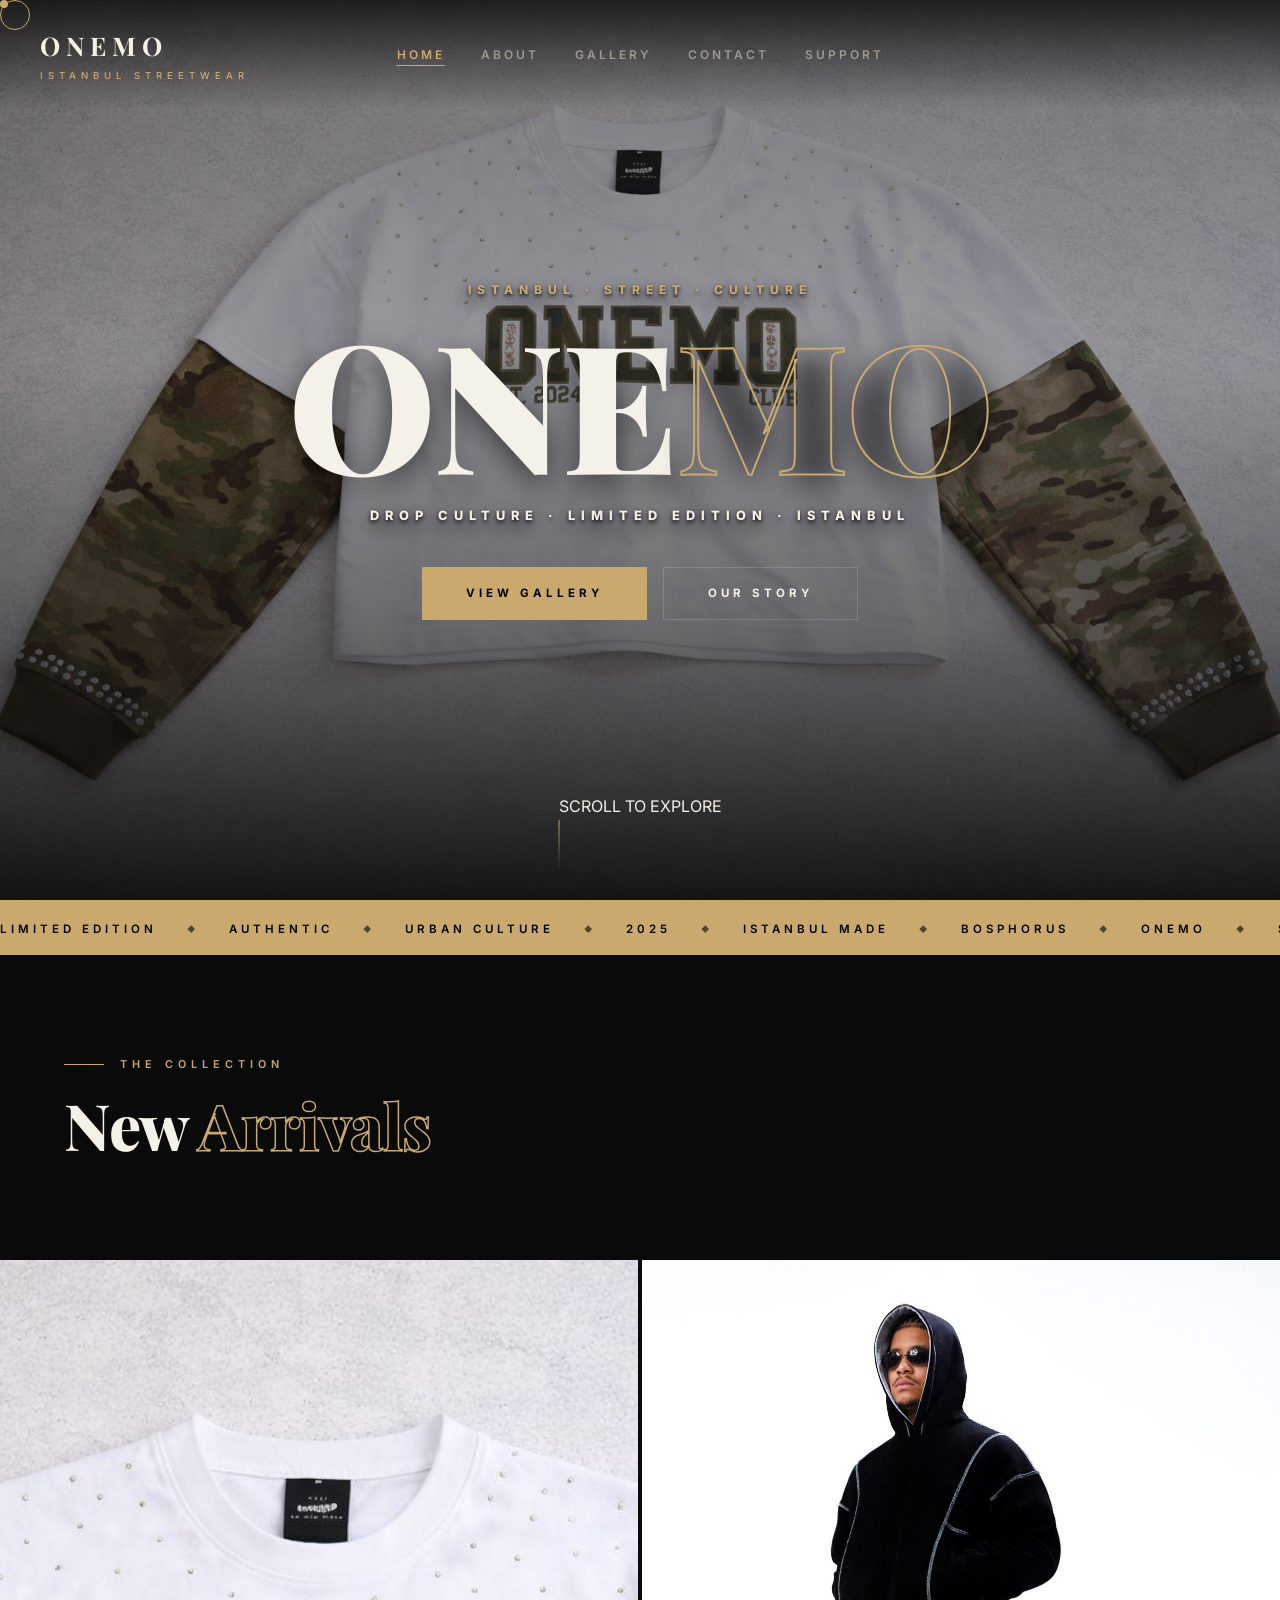
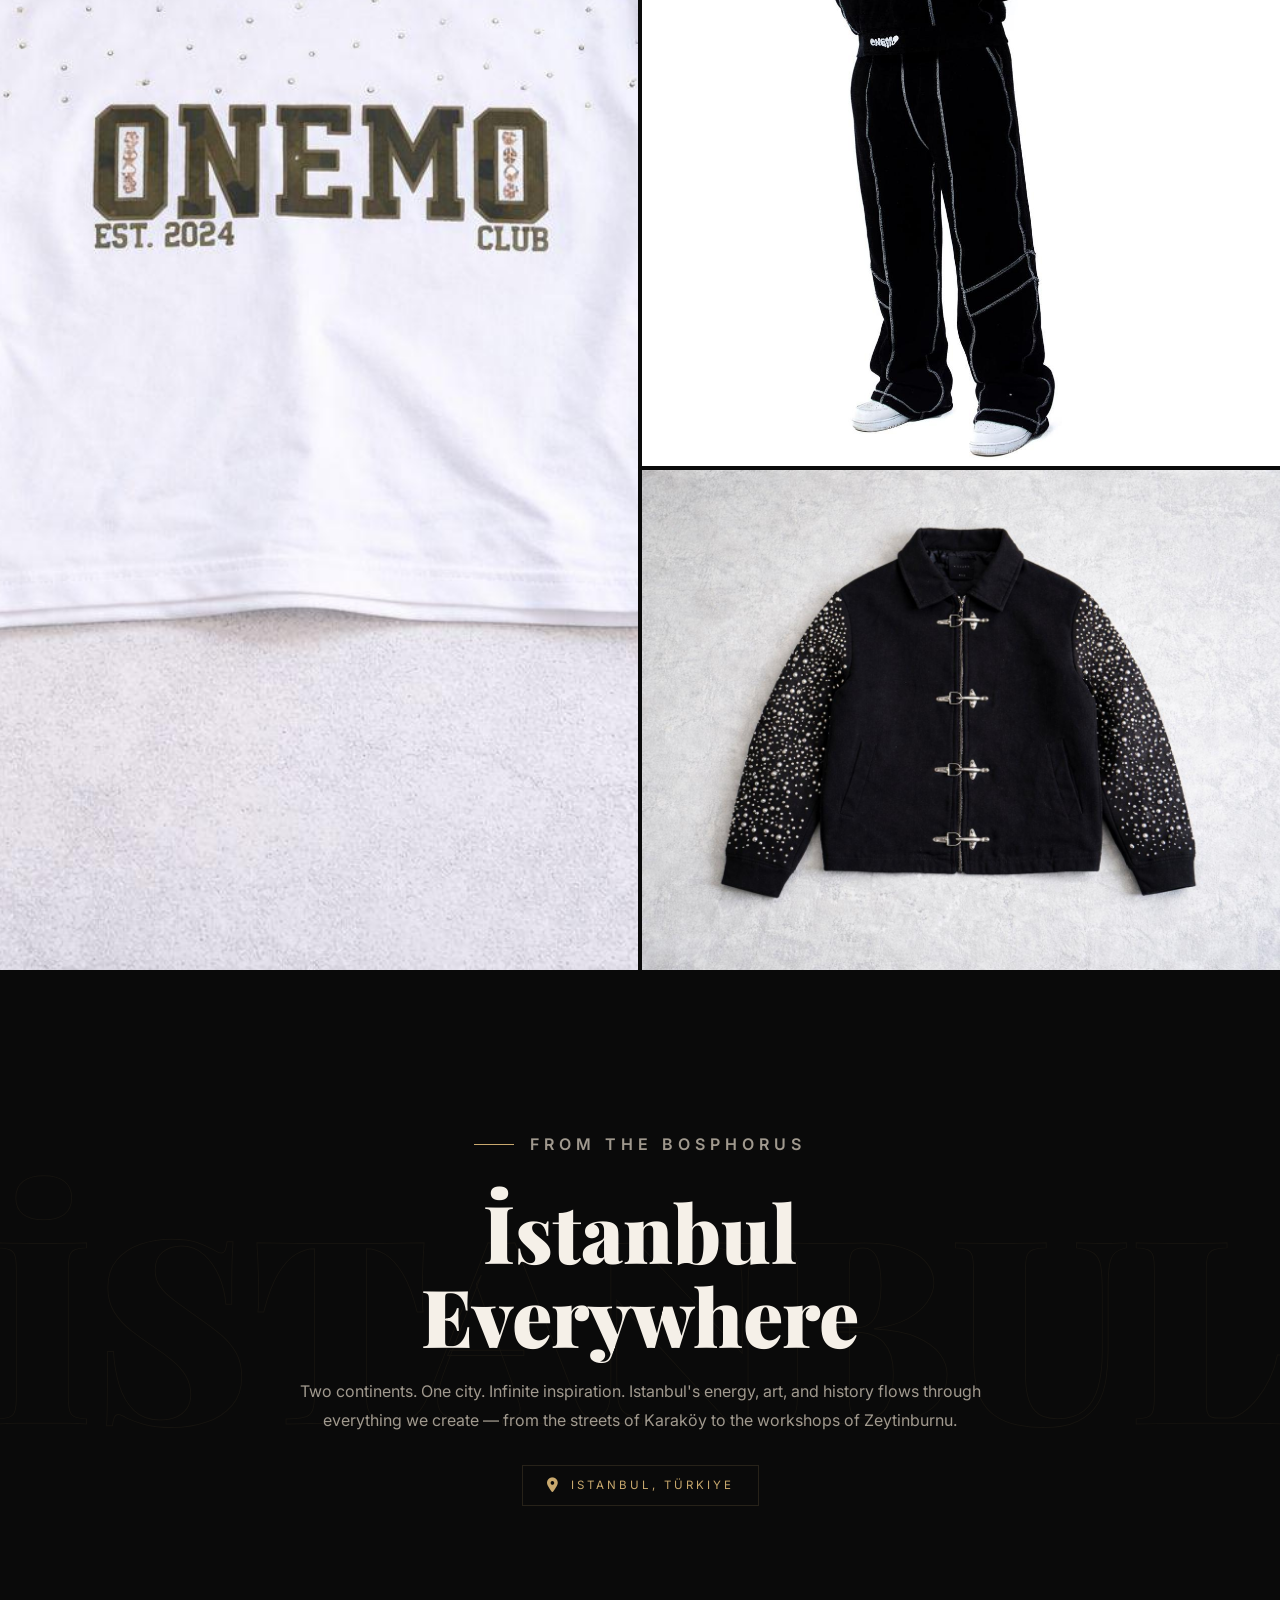
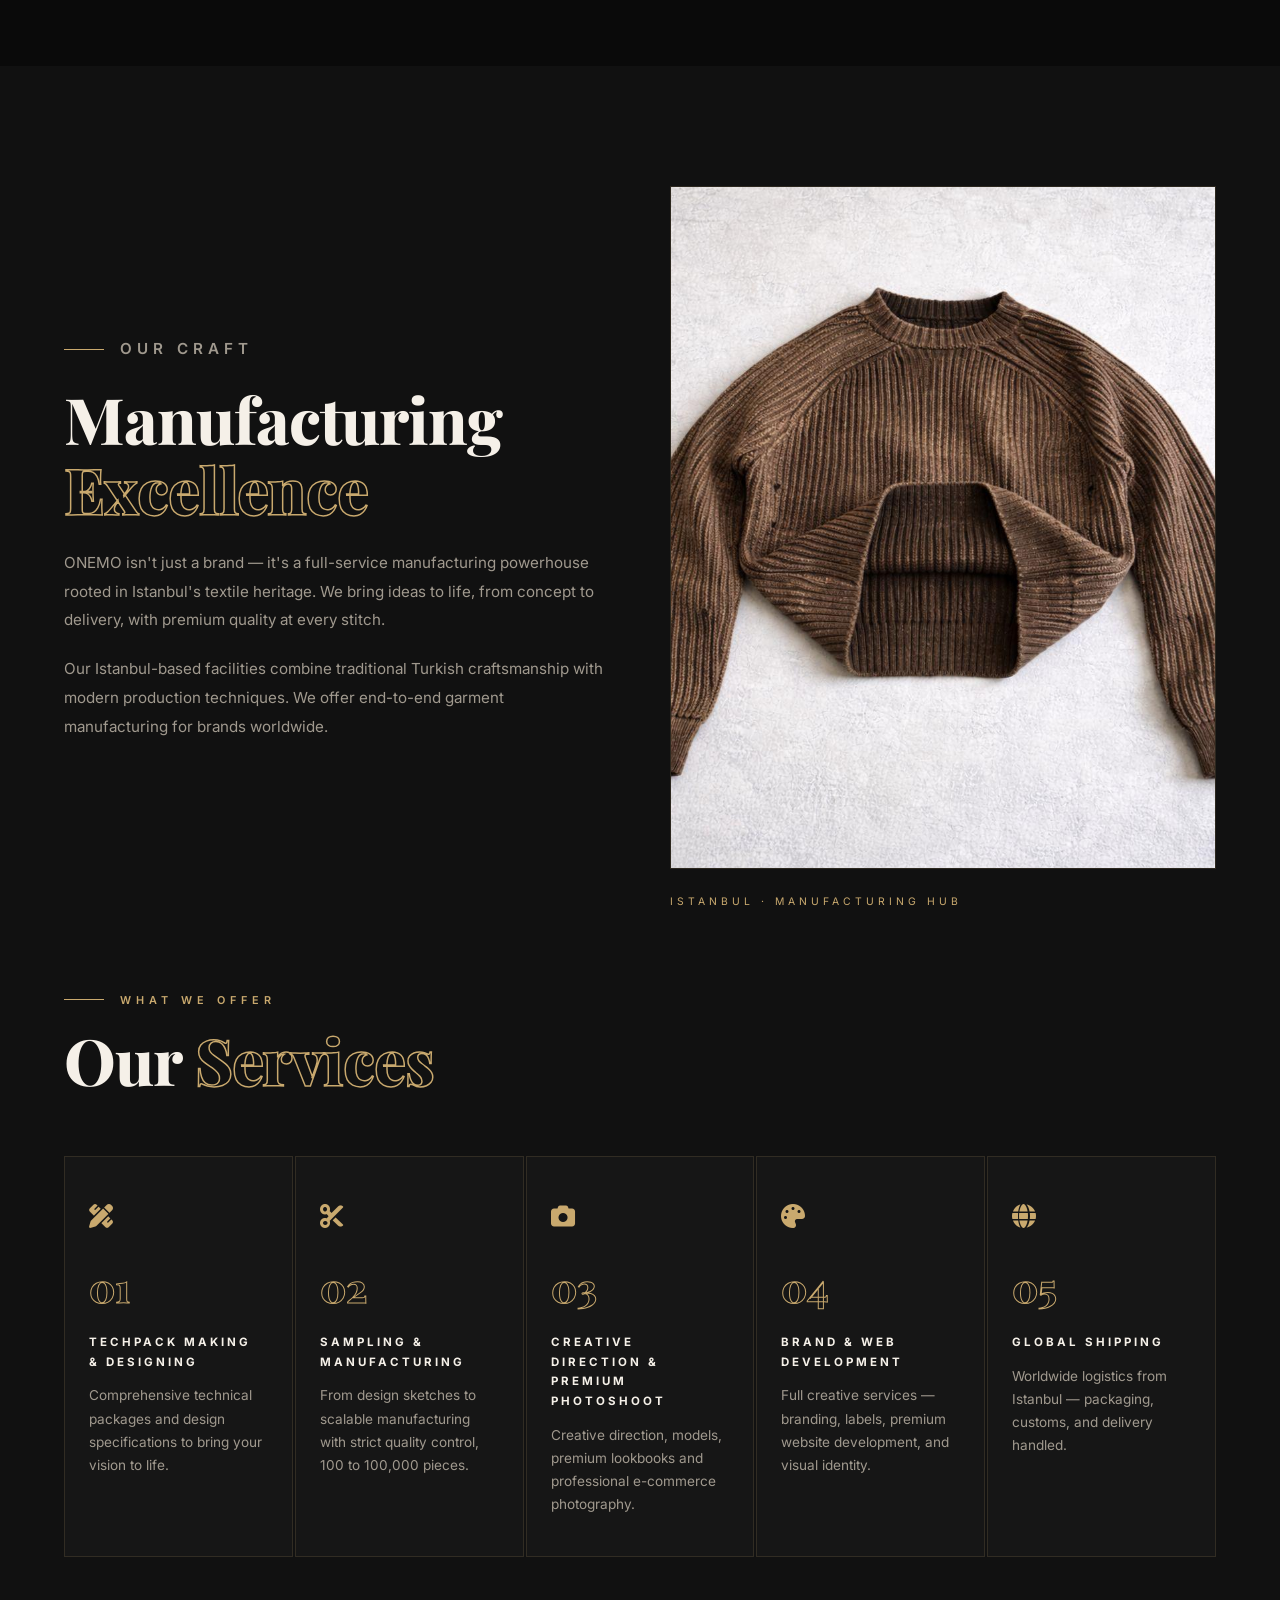
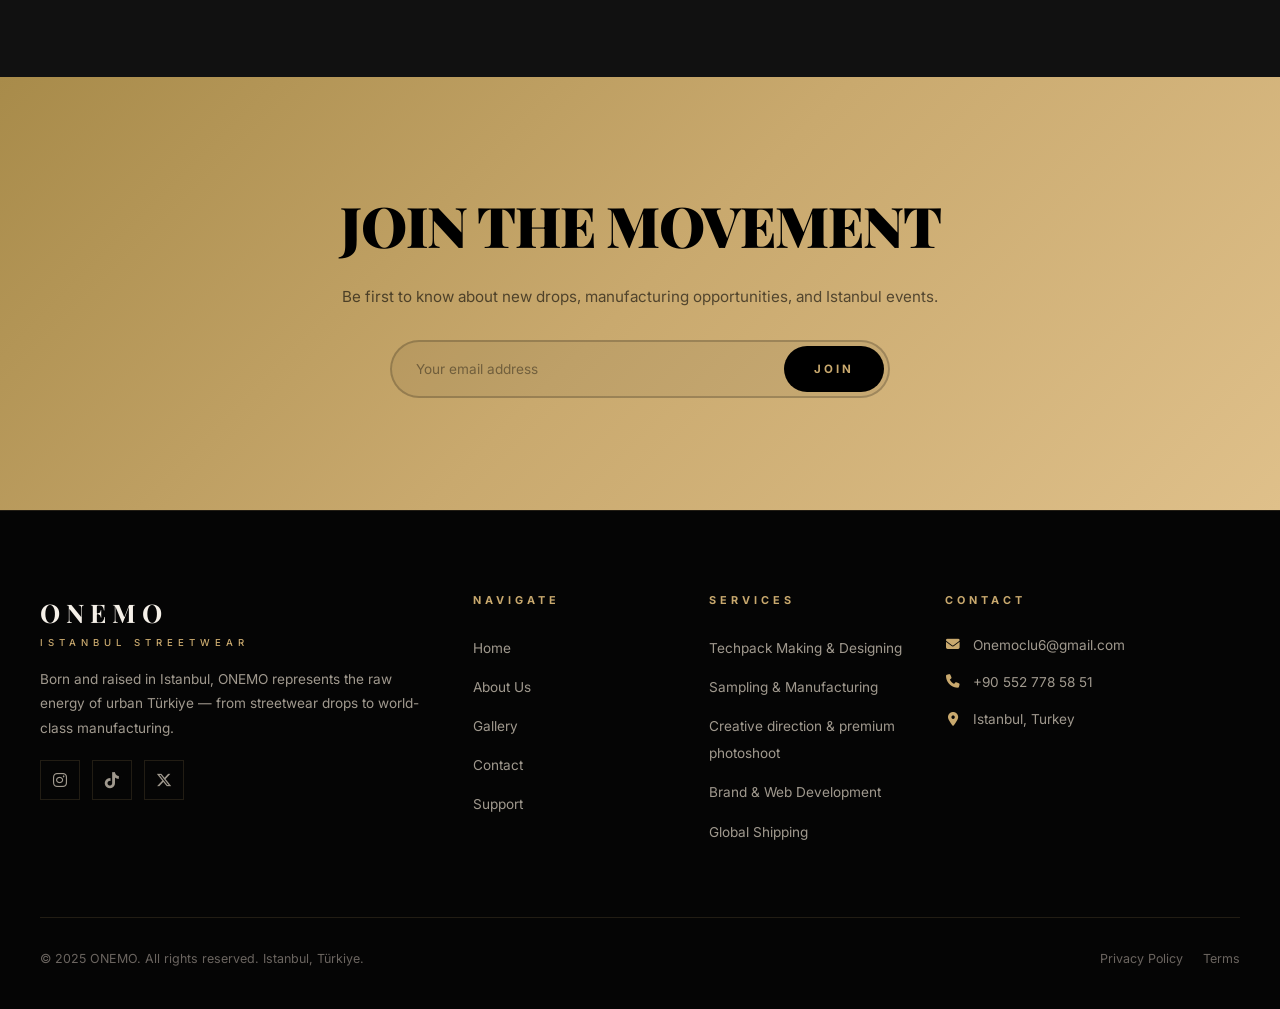
==== index.html @ b6f29792 "update frontend services and hero styles" ====
﻿<!DOCTYPE html>
<html lang="en">

<head>
    <meta charset="UTF-8">
    <meta name="viewport" content="width=device-width, initial-scale=1.0">
    <title>ONEMO | Istanbul Streetwear & Manufacturing</title>
    <meta name="description"
        content="ONEMO — Born in Istanbul. Premium streetwear brand and manufacturing from the heart of Türkiye. Bosphorus-inspired drops, limited editions, and full-service garment production.">
    <link rel="stylesheet" href="css/style.css">
    <link rel="stylesheet" href="https://cdnjs.cloudflare.com/ajax/libs/font-awesome/6.5.0/css/all.min.css">
    <link
        href="https://fonts.googleapis.com/css2?family=Playfair+Display:wght@400;700;800;900&family=Inter:wght@300;400;500;600;700&display=swap"
        rel="stylesheet">
</head>

<body>

    <!-- Custom Cursor -->
    <div class="cursor"></div>
    <div class="cursor-follower"></div>

    <!-- Navigation -->
    <nav class="navbar">
        <div class="nav-container">
            <a href="index.html" class="nav-logo">
                <span class="logo-main">ONEMO</span>
                <span class="logo-sub">Istanbul Streetwear</span>
            </a>
            <ul class="nav-links">
                <li><a href="index.html" class="active">Home</a></li>
                <li><a href="about.html">About</a></li>
                <li><a href="gallery.html">Gallery</a></li>
                <li><a href="contact.html">Contact</a></li>
                <li><a href="support.html">Support</a></li>
            </ul>
            <button class="hamburger" id="hamburger" aria-label="Menu">
                <span></span><span></span><span></span>
            </button>
        </div>
    </nav>

    <!-- Mobile Menu -->
    <div class="mobile-menu" id="mobileMenu">
        <a href="index.html">Home</a>
        <a href="about.html">About</a>
        <a href="gallery.html">Gallery</a>
        <a href="contact.html">Contact</a>
        <a href="support.html">Support</a>
    </div>

    <!-- ════════════════════════════════════════════
         HERO — Full-Bleed Streetwear
         ════════════════════════════════════════════ -->
    <section class="hero">
        <div class="hero-bg">
            <img src="GALLERY/PIC1.jpeg" alt="ONEMO Istanbul Streetwear">
        </div>
        <div class="hero-overlay"></div>
        <div class="hero-content">
            <p class="hero-eyebrow">Istanbul · Street · Culture</p>
            <h1 class="hero-title">
                <span class="hero-title-white">ONE</span><span class="hero-title-gold">MO</span>
            </h1>
            <p class="hero-sub">Drop Culture · Limited Edition · Istanbul</p>
            <div class="hero-buttons">
                <a href="gallery.html" class="btn-primary"><span>VIEW GALLERY</span></a>
                <a href="about.html" class="btn-secondary"><span>OUR STORY</span></a>
            </div>
        </div>
        <div class="hero-scroll-indicator">
            <span class="scroll-text">SCROLL TO EXPLORE</span>
            <div class="scroll-line"></div>
        </div>
    </section>

    <!-- ════════════════════════════════════════════
         MARQUEE TICKER
         ════════════════════════════════════════════ -->
    <div class="marquee-ticker">
        <div class="marquee-track">
            <span>LIMITED EDITION</span><span class="dot">◆</span>
            <span>AUTHENTIC</span><span class="dot">◆</span>
            <span>URBAN CULTURE</span><span class="dot">◆</span>
            <span>2025</span><span class="dot">◆</span>
            <span>ISTANBUL MADE</span><span class="dot">◆</span>
            <span>BOSPHORUS</span><span class="dot">◆</span>
            <span>ONEMO</span><span class="dot">◆</span>
            <span>STREETWEAR</span><span class="dot">◆</span>
            <span>LIMITED EDITION</span><span class="dot">◆</span>
            <span>AUTHENTIC</span><span class="dot">◆</span>
            <span>URBAN CULTURE</span><span class="dot">◆</span>
            <span>2025</span><span class="dot">◆</span>
        </div>
    </div>

    <!-- ════════════════════════════════════════════
         LOOKBOOK — 4 unique images, no duplicates
         ════════════════════════════════════════════ -->
    <section class="lookbook-section">
        <div class="section-container">
            <div class="section-header reveal">
                <p class="section-eyebrow">The Collection</p>
                <h2 class="section-title">New <span class="outline-text">Arrivals</span></h2>
            </div>
        </div>
        <div class="lookbook-grid">
            <div class="lookbook-item lookbook-tall reveal">
                <img src="GALLERY/PIC1.jpeg" alt="ONEMO Signature Piece">
                <div class="lookbook-caption">
                    <span class="lookbook-tag">New Drop</span>
                    <h3>Signature Collection</h3>
                    <p>Istanbul · 2025</p>
                </div>
            </div>
            <div class="lookbook-item reveal">
                <img src="GALLERY/PIC2.jpeg" alt="ONEMO Street Style">
                <div class="lookbook-caption">
                    <span class="lookbook-tag">Limited</span>
                    <h3>Street Series</h3>
                    <p>Bosphorus Edition</p>
                </div>
            </div>
            <div class="lookbook-item reveal">
                <img src="GALLERY/PIC 3.jpeg" alt="ONEMO Outerwear">
                <div class="lookbook-caption">
                    <span class="lookbook-tag">Exclusive</span>
                    <h3>Urban Outerwear</h3>
                    <p>Karaköy Drop</p>
                </div>
            </div>
        </div>
    </section>

    <!-- ════════════════════════════════════════════
         ISTANBUL / BOSPHORUS SECTION
         ════════════════════════════════════════════ -->
    <section class="istanbul-section">
        <div class="istanbul-content reveal">
            <p class="section-eyebrow" style="justify-content:center;">From The Bosphorus</p>
            <h2>İstanbul<br>Everywhere</h2>
            <p>Two continents. One city. Infinite inspiration. Istanbul's energy, art, and history flows through
                everything we create — from the streets of Karaköy to the workshops of Zeytinburnu.</p>
            <div class="location-badge">
                <i class="fas fa-map-marker-alt"></i>
                Istanbul, Türkiye
            </div>
        </div>
    </section>

    <!-- ════════════════════════════════════════════
         MANUFACTURING
         ════════════════════════════════════════════ -->
    <section class="manufacturing-section">
        <div class="section-container">
            <div class="about-story-grid">
                <div class="about-story-text">
                    <p class="section-eyebrow">Our Craft</p>
                    <h2 class="section-title reveal">Manufacturing <span class="outline-text">Excellence</span></h2>
                    <div class="reveal">
                        <p>ONEMO isn't just a brand — it's a full-service manufacturing powerhouse rooted in Istanbul's
                            textile heritage. We bring ideas to life, from concept to delivery, with premium quality at
                            every stitch.</p>
                        <p>Our Istanbul-based facilities combine traditional Turkish craftsmanship with modern
                            production
                            techniques. We offer end-to-end garment manufacturing for brands worldwide.</p>
                    </div>
                </div>
                <div class="about-story-img reveal-right">
                    <img src="GALLERY/PIC 4.jpeg" alt="ONEMO Manufacturing">
                    <div class="about-story-img-caption">Istanbul · Manufacturing Hub</div>
                </div>
            </div>

            <div class="section-header reveal" style="margin-top: 80px;">
                <p class="section-eyebrow">What We Offer</p>
                <h2 class="section-title">Our <span class="outline-text">Services</span></h2>
            </div>
            <div class="values-grid">
                <div class="value-card reveal">
                    <div class="value-icon"><i class="fas fa-pencil-ruler"></i></div>
                    <div class="value-number">01</div>
                    <div class="value-title">TECHPACK MAKING &amp; DESIGNING</div>
                    <p class="value-text">Comprehensive technical packages and design specifications to bring your
                        vision to life.</p>
                </div>
                <div class="value-card reveal">
                    <div class="value-icon"><i class="fas fa-cut"></i></div>
                    <div class="value-number">02</div>
                    <div class="value-title">SAMPLING &amp; MANUFACTURING</div>
                    <p class="value-text">From design sketches to scalable manufacturing with strict quality control,
                        100 to 100,000 pieces.</p>
                </div>
                <div class="value-card reveal">
                    <div class="value-icon"><i class="fas fa-camera"></i></div>
                    <div class="value-number">03</div>
                    <div class="value-title">CREATIVE DIRECTION &amp; PREMIUM PHOTOSHOOT</div>
                    <p class="value-text">Creative direction, models, premium lookbooks and professional e-commerce
                        photography.</p>
                </div>
                <div class="value-card reveal">
                    <div class="value-icon"><i class="fas fa-palette"></i></div>
                    <div class="value-number">04</div>
                    <div class="value-title">BRAND &amp; WEB DEVELOPMENT</div>
                    <p class="value-text">Full creative services — branding, labels, premium website development, and
                        visual identity.</p>
                </div>
                <div class="value-card reveal">
                    <div class="value-icon"><i class="fas fa-globe"></i></div>
                    <div class="value-number">05</div>
                    <div class="value-title">GLOBAL SHIPPING</div>
                    <p class="value-text">Worldwide logistics from Istanbul — packaging, customs, and delivery handled.
                    </p>
                </div>
            </div>
        </div>
    </section>



    <!-- ════════════════════════════════════════════
         NEWSLETTER
         ════════════════════════════════════════════ -->
    <div class="newsletter-section">
        <div class="section-container">
            <h2>JOIN THE MOVEMENT</h2>
            <p>Be first to know about new drops, manufacturing opportunities, and Istanbul events.</p>
            <form class="newsletter-form" id="newsletterForm" novalidate>
                <input type="email" id="newsletterEmail" placeholder="Your email address">
                <button type="submit">JOIN</button>
            </form>
            <div id="newsletterAlert" class="form-alert"></div>
        </div>
    </div>

    <!-- ════════════════════════════════════════════
         FOOTER
         ════════════════════════════════════════════ -->
    <footer>
        <div class="footer-container">
            <div class="footer-top">
                <div class="footer-brand">
                    <div class="logo-main">ONEMO</div>
                    <div class="logo-sub">Istanbul Streetwear</div>
                    <p>Born and raised in Istanbul, ONEMO represents the raw energy of urban Türkiye — from streetwear
                        drops to world-class manufacturing.</p>
                    <div class="footer-socials">
                        <a href="https://instagram.com" class="social-link" target="_blank"><i
                                class="fab fa-instagram"></i></a>
                        <a href="https://tiktok.com" class="social-link" target="_blank"><i
                                class="fab fa-tiktok"></i></a>
                        <a href="https://twitter.com" class="social-link" target="_blank"><i
                                class="fab fa-x-twitter"></i></a>
                    </div>
                </div>
                <div class="footer-col">
                    <h4>Navigate</h4>
                    <ul>
                        <li><a href="index.html">Home</a></li>
                        <li><a href="about.html">About Us</a></li>
                        <li><a href="gallery.html">Gallery</a></li>
                        <li><a href="contact.html">Contact</a></li>
                        <li><a href="support.html">Support</a></li>
                    </ul>
                </div>
                <div class="footer-col">
                    <h4>Services</h4>
                    <ul>
                        <li><a href="contact.html">Techpack Making &amp; Designing</a></li>
                        <li><a href="contact.html">Sampling &amp; Manufacturing</a></li>
                        <li><a href="contact.html">Creative direction &amp; premium photoshoot</a></li>
                        <li><a href="contact.html">Brand &amp; Web Development</a></li>
                        <li><a href="contact.html">Global Shipping</a></li>
                    </ul>
                </div>
                <div class="footer-col">
                    <h4>Contact</h4>
                    <div class="footer-contact-item">
                        <i class="fas fa-envelope"></i>
                        <span>Onemoclu6@gmail.com</span>
                    </div>
                    <div class="footer-contact-item">
                        <i class="fas fa-phone"></i>
                        <span>+90 552 778 58 51</span>
                    </div>
                    <div class="footer-contact-item">
                        <i class="fas fa-map-marker-alt"></i>
                        <span>Istanbul, Turkey</span>
                    </div>
                </div>
            </div>
            <div class="footer-bottom">
                <p>© 2025 ONEMO. All rights reserved. Istanbul, Türkiye.</p>
                <div class="footer-bottom-links">
                    <a href="#">Privacy Policy</a>
                    <a href="#">Terms</a>
                </div>
            </div>
        </div>
    </footer>

    <script src="js/main.js"></script>
    <script>
        // Custom newsletter form validation
        const nForm = document.getElementById('newsletterForm');
        const nEmail = document.getElementById('newsletterEmail');
        const nAlert = document.getElementById('newsletterAlert');

        function showAlert(msg, type) {
            nAlert.textContent = msg;
            nAlert.className = 'form-alert ' + type + ' show';
            setTimeout(() => { nAlert.className = 'form-alert'; }, 4000);
        }

        nForm.addEventListener('submit', function (e) {
            e.preventDefault();
            const val = nEmail.value.trim();
            if (!val) {
                showAlert('Please enter your email address.', 'error');
                return;
            }
            if (!/^[^\s@]+@[^\s@]+\.[^\s@]+$/.test(val)) {
                showAlert('Please enter a valid email address.', 'error');
                return;
            }
            showAlert('Welcome to the movement! 🙌', 'success');
            nEmail.value = '';
        });
    </script>
</body>

</html>
---- css/style.css ----
/* ═══════════════════════════════════════════════════════════
   ONEMO — ISTANBUL STREETWEAR
   Design System: Dark luxury with gold accents
   Streetwear brochure aesthetic
   ═══════════════════════════════════════════════════════════ */

@import url('https://fonts.googleapis.com/css2?family=Playfair+Display:ital,wght@0,400;0,700;0,800;0,900;1,400&family=Inter:wght@300;400;500;600;700&display=swap');

:root {
    --bg-primary: #0a0a0a;
    --bg-secondary: #111111;
    --bg-card: #161616;
    --bg-card-hover: #1c1c1c;
    --black: #0a0a0a;
    --dark: #111111;
    --card-bg: #161616;
    --white: #f5f0e8;
    --gold: #c9a96e;
    --gold-light: #dfc08a;
    --gold-dark: #a88b4a;
    --accent: #c9a96e;
    --accent-light: #dfc08a;
    --text-primary: #f5f0e8;
    --text-secondary: #a0998e;
    --text-muted: #6b6560;
    --gray: #888;
    --light-gray: #bbb;
    --border: rgba(201, 169, 110, 0.15);
    --border-hover: rgba(201, 169, 110, 0.35);
    --glass: rgba(22, 22, 22, 0.8);
    --glass-border: rgba(201, 169, 110, 0.1);
    --shadow: 0 8px 32px rgba(0, 0, 0, 0.4);
    --shadow-gold: 0 4px 20px rgba(201, 169, 110, 0.15);
    --radius: 0px;
    --radius-sm: 0px;
    --transition: 0.4s cubic-bezier(0.25, 0.46, 0.45, 0.94);
    --font-heading: 'Playfair Display', Georgia, serif;
    --font-body: 'Inter', -apple-system, sans-serif;
    --font-display: 'Playfair Display', Georgia, serif;
    --font-ui: 'Inter', sans-serif;
    --nav-height: 80px;
}

*,
*::before,
*::after {
    margin: 0;
    padding: 0;
    box-sizing: border-box;
}

html {
    scroll-behavior: smooth;
    scroll-padding-top: 80px;
}

body {
    font-family: var(--font-body);
    background: var(--bg-primary);
    color: var(--text-primary);
    line-height: 1.7;
    overflow-x: hidden;
    -webkit-font-smoothing: antialiased;
}

a {
    text-decoration: none;
}

.container,
.section-container {
    max-width: 1200px;
    margin: 0 auto;
    padding: 0 24px;
}

/* ═══════════════════════════════════════════════════════════
   CUSTOM CURSOR
   ═══════════════════════════════════════════════════════════ */
.cursor {
    width: 8px;
    height: 8px;
    background: var(--gold);
    border-radius: 50%;
    position: fixed;
    pointer-events: none;
    z-index: 9999;
    transition: transform 0.1s;
    display: none;
}

.cursor-follower {
    width: 30px;
    height: 30px;
    border: 1px solid var(--gold);
    border-radius: 50%;
    position: fixed;
    pointer-events: none;
    z-index: 9998;
    transition: transform 0.3s ease, opacity 0.3s;
    display: none;
}

@media (hover: hover) {

    .cursor,
    .cursor-follower {
        display: block;
    }

    body {
        cursor: none;
    }

    a,
    button {
        cursor: none;
    }
}

/* ═══════════════════════════════════════════════════════════
   NAVIGATION
   ═══════════════════════════════════════════════════════════ */
.navbar {
    position: fixed;
    top: 0;
    left: 0;
    right: 0;
    z-index: 1000;
    padding: 24px 40px;
    transition: all var(--transition);
    background: linear-gradient(to bottom, rgba(10, 10, 10, 0.8) 0%, rgba(10, 10, 10, 0.4) 50%, transparent 100%);
}

.navbar.scrolled {
    background: rgba(10, 10, 10, 0.95);
    backdrop-filter: blur(20px);
    -webkit-backdrop-filter: blur(20px);
    padding: 16px 40px;
    border-bottom: 1px solid var(--glass-border);
}

.nav-container {
    display: flex;
    align-items: center;
    justify-content: space-between;
    max-width: 1400px;
    margin: 0 auto;
    position: relative;
}

.nav-logo {
    display: flex;
    flex-direction: column;
    text-decoration: none;
}

.logo-main,
.logo-text {
    font-family: var(--font-heading);
    font-size: 1.6rem;
    font-weight: 700;
    color: var(--text-primary);
    letter-spacing: 6px;
    text-transform: uppercase;
}

.logo-sub {
    font-family: var(--font-ui);
    font-size: 0.6rem;
    color: var(--gold);
    letter-spacing: 5px;
    text-transform: uppercase;
    font-weight: 500;
}

.nav-links {
    display: flex;
    list-style: none;
    gap: 36px;
    position: absolute;
    left: 50%;
    transform: translateX(-50%);
}

.nav-links a {
    text-decoration: none;
    color: var(--text-secondary);
    font-family: var(--font-ui);
    font-size: 0.75rem;
    font-weight: 600;
    transition: var(--transition);
    letter-spacing: 3px;
    text-transform: uppercase;
    position: relative;
}

.nav-links a::after {
    content: '';
    position: absolute;
    bottom: -4px;
    left: 0;
    width: 0;
    height: 1px;
    background: var(--gold);
    transition: width var(--transition);
}

.nav-links a:hover,
.nav-links a.active {
    color: var(--gold);
}

.nav-links a:hover::after,
.nav-links a.active::after {
    width: 100%;
}

.nav-actions {
    display: flex;
    gap: 16px;
}

.nav-icon-btn {
    background: none;
    border: none;
    color: var(--text-secondary);
    font-size: 1rem;
    cursor: pointer;
    transition: var(--transition);
    padding: 8px;
}

.nav-icon-btn:hover {
    color: var(--gold);
}

/* Hamburger */
.hamburger {
    display: none;
    flex-direction: column;
    gap: 5px;
    background: none;
    border: none;
    cursor: pointer;
    padding: 8px;
}

.hamburger span {
    width: 24px;
    height: 2px;
    background: var(--text-primary);
    transition: var(--transition);
}

.hamburger.active span:nth-child(1) {
    transform: rotate(45deg) translateY(5px);
}

.hamburger.active span:nth-child(2) {
    opacity: 0;
}

.hamburger.active span:nth-child(3) {
    transform: rotate(-45deg) translateY(-5px);
}

/* Mobile Menu */
.mobile-menu {
    position: fixed;
    top: 0;
    left: 0;
    right: 0;
    bottom: 0;
    background: rgba(10, 10, 10, 0.98);
    z-index: 999;
    display: flex;
    flex-direction: column;
    align-items: center;
    justify-content: center;
    gap: 30px;
    opacity: 0;
    pointer-events: none;
    transition: opacity 0.4s ease;
}

.mobile-menu.active {
    opacity: 1;
    pointer-events: all;
}

.mobile-menu a {
    color: var(--text-primary);
    text-decoration: none;
    font-family: var(--font-heading);
    font-size: 2rem;
    letter-spacing: 6px;
    text-transform: uppercase;
    transition: var(--transition);
}

.mobile-menu a:hover {
    color: var(--gold);
}

/* ═══════════════════════════════════════════════════════════
   HERO — Full Bleed Streetwear
   ═══════════════════════════════════════════════════════════ */
.hero {
    position: relative;
    height: 100vh;
    min-height: 700px;
    display: flex;
    align-items: center;
    justify-content: center;
    overflow: hidden;
}

.hero-bg {
    position: absolute;
    inset: 0;
    z-index: 0;
}

.hero-bg img {
    width: 100%;
    height: 100%;
    object-fit: cover;
    object-position: center;
}

.hero-overlay {
    position: absolute;
    inset: 0;
    background: linear-gradient(180deg,
            rgba(10, 10, 10, 0.5) 0%,
            rgba(10, 10, 10, 0.4) 40%,
            rgba(10, 10, 10, 0.6) 70%,
            rgba(10, 10, 10, 0.95) 100%);
    z-index: 1;
}

.hero-content {
    position: relative;
    z-index: 2;
    text-align: center;
    padding: 0 20px;
}

.hero-eyebrow {
    font-family: var(--font-ui);
    font-size: 0.75rem;
    letter-spacing: 6px;
    text-transform: uppercase;
    color: var(--gold);
    margin-bottom: 20px;
    font-weight: 800;
    text-shadow: 0 2px 4px rgba(0, 0, 0, 0.9), 0 8px 16px rgba(0, 0, 0, 0.9);
}

.hero-title {
    font-family: var(--font-heading);
    font-size: clamp(5rem, 14vw, 12rem);
    font-weight: 900;
    line-height: 0.9;
    letter-spacing: -2px;
    margin-bottom: 24px;
    text-shadow: 0 8px 32px rgba(0, 0, 0, 0.6);
}

.hero-title-white {
    color: var(--white);
}

.hero-title-gold {
    -webkit-text-stroke: 2px var(--gold);
    color: transparent;
}

.hero-sub {
    font-family: var(--font-ui);
    font-size: 0.8rem;
    letter-spacing: 6px;
    text-transform: uppercase;
    color: var(--text-primary);
    margin-bottom: 40px;
    font-weight: 800;
    text-shadow: 0 2px 4px rgba(0, 0, 0, 0.9), 0 8px 16px rgba(0, 0, 0, 0.9);
}

.hero-buttons {
    display: flex;
    gap: 16px;
    justify-content: center;
    flex-wrap: wrap;
}

.hero-scroll-indicator {
    position: absolute;
    bottom: 30px;
    left: 50%;
    transform: translateX(-50%);
    z-index: 2;
}

.scroll-line {
    width: 1px;
    height: 50px;
    background: linear-gradient(to bottom, var(--gold), transparent);
    animation: scrollPulse 2s ease-in-out infinite;
}

@keyframes scrollPulse {

    0%,
    100% {
        opacity: 0.3;
        transform: scaleY(0.6);
    }

    50% {
        opacity: 1;
        transform: scaleY(1);
    }
}

/* ═══════════════════════════════════════════════════════════
   BUTTONS
   ═══════════════════════════════════════════════════════════ */
.btn-primary {
    display: inline-flex;
    align-items: center;
    justify-content: center;
    padding: 16px 44px;
    background: var(--gold);
    color: #000;
    text-decoration: none;
    font-family: var(--font-ui);
    font-size: 0.72rem;
    font-weight: 700;
    letter-spacing: 4px;
    text-transform: uppercase;
    transition: var(--transition);
    position: relative;
    overflow: hidden;
    border: none;
    cursor: pointer;
}

.btn-primary::before {
    content: '';
    position: absolute;
    inset: 0;
    background: #000;
    transform: scaleX(0);
    transform-origin: right;
    transition: transform var(--transition);
}

.btn-primary:hover::before {
    transform: scaleX(1);
    transform-origin: left;
}

.btn-primary span {
    position: relative;
    z-index: 1;
}

.btn-primary:hover span {
    color: var(--gold);
}

.btn-primary:hover {
    transform: translateY(-2px);
    box-shadow: var(--shadow-gold);
}

.btn-secondary {
    display: inline-flex;
    align-items: center;
    justify-content: center;
    padding: 16px 44px;
    background: transparent;
    color: var(--white);
    text-decoration: none;
    font-family: var(--font-ui);
    font-size: 0.72rem;
    font-weight: 700;
    letter-spacing: 4px;
    text-transform: uppercase;
    border: 1px solid var(--border-hover);
    transition: var(--transition);
    cursor: pointer;
}

.btn-secondary:hover {
    border-color: var(--gold);
    color: var(--gold);
    transform: translateY(-2px);
}

/* ═══════════════════════════════════════════════════════════
   MARQUEE TICKER
   ═══════════════════════════════════════════════════════════ */
.marquee-ticker {
    background: var(--gold);
    padding: 14px 0;
    overflow: hidden;
    white-space: nowrap;
}

.marquee-track {
    display: inline-flex;
    align-items: center;
    gap: 30px;
    animation: marqueeScroll 25s linear infinite;
}

.marquee-track span {
    font-family: var(--font-ui);
    font-size: 0.72rem;
    font-weight: 600;
    letter-spacing: 4px;
    text-transform: uppercase;
    color: #000;
    flex-shrink: 0;
}

.marquee-track .dot {
    font-size: 0.5rem;
    opacity: 0.6;
}

@keyframes marqueeScroll {
    0% {
        transform: translateX(0);
    }

    100% {
        transform: translateX(-50%);
    }
}

/* ═══════════════════════════════════════════════════════════
   SECTIONS — General
   ═══════════════════════════════════════════════════════════ */
.section {
    padding: 120px 0;
}

.section-eyebrow {
    color: var(--gold);
    font-family: var(--font-ui);
    font-size: 0.68rem;
    letter-spacing: 5px;
    text-transform: uppercase;
    margin-bottom: 16px;
    display: flex;
    align-items: center;
    gap: 16px;
    font-weight: 600;
}

.section-eyebrow::before {
    content: '';
    width: 40px;
    height: 1px;
    background: var(--gold);
}

.section-title {
    font-family: var(--font-heading);
    font-size: clamp(2.5rem, 6vw, 4rem);
    font-weight: 800;
    margin-bottom: 24px;
    letter-spacing: -1px;
    line-height: 1.1;
}

.outline-text,
.outline {
    -webkit-text-stroke: 1.5px var(--gold);
    color: transparent;
}

.section-header {
    margin-bottom: 60px;
}

/* ═══════════════════════════════════════════════════════════
   LOOKBOOK — Brochure Grid
   ═══════════════════════════════════════════════════════════ */
.lookbook-section {
    background: var(--black);
    padding: 100px 0 0 0;
}

.lookbook-section .section-container {
    padding-bottom: 40px;
}

.lookbook-grid {
    display: grid;
    grid-template-columns: 1fr 1fr;
    gap: 4px;
}

.lookbook-item {
    position: relative;
    overflow: hidden;
    min-height: 500px;
    cursor: pointer;
}

.lookbook-item.lookbook-tall {
    grid-row: span 2;
    min-height: 100%;
}

.lookbook-item.lookbook-wide {
    grid-column: span 2;
    min-height: 400px;
}

.lookbook-item img {
    width: 100%;
    height: 100%;
    object-fit: cover;
    transition: transform 0.8s cubic-bezier(0.4, 0, 0.2, 1);
}

.lookbook-item:hover img {
    transform: scale(1.06);
}

.lookbook-caption {
    position: absolute;
    bottom: 0;
    left: 0;
    right: 0;
    padding: 30px;
    background: linear-gradient(to top, rgba(0, 0, 0, 0.85) 0%, transparent 100%);
    transform: translateY(20px);
    opacity: 0;
    transition: all 0.5s ease;
}

.lookbook-item:hover .lookbook-caption {
    transform: translateY(0);
    opacity: 1;
}

.lookbook-tag {
    display: inline-block;
    background: var(--gold);
    color: #000;
    font-family: var(--font-ui);
    font-size: 0.6rem;
    font-weight: 700;
    letter-spacing: 3px;
    text-transform: uppercase;
    padding: 4px 12px;
    margin-bottom: 10px;
}

.lookbook-caption h3 {
    font-family: var(--font-heading);
    font-size: 1.4rem;
    font-weight: 700;
    color: var(--white);
    margin-bottom: 4px;
}

.lookbook-caption p {
    font-family: var(--font-ui);
    font-size: 0.7rem;
    color: var(--text-secondary);
    letter-spacing: 2px;
    text-transform: uppercase;
}

/* ═══════════════════════════════════════════════════════════
   ISTANBUL / BOSPHORUS SECTION
   ═══════════════════════════════════════════════════════════ */
.istanbul-section {
    position: relative;
    padding: 160px 40px;
    background: var(--black);
    text-align: center;
    overflow: hidden;
}

.istanbul-section::before {
    content: 'İSTANBUL';
    position: absolute;
    top: 50%;
    left: 50%;
    transform: translate(-50%, -50%);
    font-family: var(--font-heading);
    font-size: clamp(6rem, 20vw, 18rem);
    font-weight: 900;
    -webkit-text-stroke: 1px rgba(201, 169, 110, 0.06);
    color: transparent;
    white-space: nowrap;
    pointer-events: none;
    z-index: 0;
}

.istanbul-content {
    position: relative;
    z-index: 1;
    max-width: 700px;
    margin: 0 auto;
}

.istanbul-content h2 {
    font-family: var(--font-heading);
    font-size: clamp(3rem, 8vw, 5rem);
    font-weight: 900;
    margin-bottom: 20px;
    line-height: 1.05;
}

.istanbul-content>p {
    color: var(--text-secondary);
    font-size: 1rem;
    line-height: 1.8;
    margin-bottom: 30px;
}

.location-badge {
    display: inline-flex;
    align-items: center;
    gap: 10px;
    border: 1px solid var(--border);
    padding: 10px 24px;
    font-family: var(--font-ui);
    font-size: 0.72rem;
    letter-spacing: 3px;
    text-transform: uppercase;
    color: var(--gold);
}

.location-badge i {
    font-size: 0.9rem;
}

/* ═══════════════════════════════════════════════════════════
   PAGE HERO — Sub pages
   ═══════════════════════════════════════════════════════════ */
.page-hero,
.sub-hero {
    position: relative;
    padding: 200px 0 100px;
    background: var(--bg-secondary);
    text-align: center;
    overflow: hidden;
}

.page-hero-bg {
    position: absolute;
    inset: 0;
    background: linear-gradient(135deg, rgba(201, 169, 110, 0.03) 0%, transparent 60%);
}

.page-hero-content {
    position: relative;
    z-index: 1;
}

.page-hero-eyebrow {
    font-family: var(--font-ui);
    font-size: 0.68rem;
    letter-spacing: 5px;
    text-transform: uppercase;
    color: var(--gold);
    margin-bottom: 16px;
    font-weight: 500;
}

.page-hero-title,
.hero-title-page {
    font-family: var(--font-heading);
    font-size: clamp(3rem, 10vw, 7rem);
    font-weight: 900;
    margin-bottom: 16px;
    letter-spacing: -2px;
}

/* ═══════════════════════════════════════════════════════════
   GRID LAYOUTS
   ═══════════════════════════════════════════════════════════ */
.about-story-grid,
.about-grid,
.contact-grid {
    display: grid;
    grid-template-columns: 1fr 1fr;
    gap: 60px;
    align-items: center;
}

.about-story-text p {
    color: var(--text-secondary);
    line-height: 1.9;
    margin-bottom: 20px;
    font-size: 0.95rem;
}

.about-story-text blockquote {
    border-left: 2px solid var(--gold);
    padding-left: 20px;
    margin: 30px 0;
    font-style: italic;
    color: var(--gold-light);
    font-size: 1.05rem;
}

.about-story-img {
    position: relative;
}

.about-story-img img {
    width: 100%;
    aspect-ratio: 4/5;
    object-fit: cover;
    border: 1px solid var(--border);
}

.about-story-img-caption {
    font-family: var(--font-ui);
    font-size: 0.65rem;
    letter-spacing: 4px;
    text-transform: uppercase;
    color: var(--gold);
    margin-top: 16px;
}

/* Gallery Grids */
.gallery-grid,
.portfolio-grid {
    display: grid;
    grid-template-columns: repeat(2, 1fr);
    gap: 32px;
}

.gallery-img-wrap,
.portfolio-img-wrap,
.img-frame {
    position: relative;
    aspect-ratio: 4/5;
    overflow: hidden;
    border: 1px solid var(--border);
}

.gallery-img-wrap img,
.portfolio-img-wrap img,
.img-frame img {
    width: 100%;
    height: 100%;
    object-fit: cover;
    transition: transform 0.6s ease;
}

.gallery-img-wrap:hover img {
    transform: scale(1.05);
}

/* Values / Service Cards */
.values-grid {
    display: grid;
    grid-template-columns: repeat(5, 1fr);
    gap: 2px;
}

.value-card {
    background: var(--card-bg);
    padding: 40px 24px;
    border: 1px solid var(--border);
    transition: var(--transition);
    position: relative;
}

.value-card:hover {
    border-color: var(--border-hover);
    transform: translateY(-4px);
}

.value-icon {
    font-size: 1.5rem;
    color: var(--gold);
    margin-bottom: 16px;
}

.value-number {
    font-family: var(--font-heading);
    font-size: 2.5rem;
    font-weight: 800;
    -webkit-text-stroke: 1px var(--gold);
    color: transparent;
    margin-bottom: 12px;
}

.value-title {
    font-family: var(--font-ui);
    font-size: 0.72rem;
    font-weight: 700;
    letter-spacing: 3px;
    color: var(--text-primary);
    margin-bottom: 12px;
}

.value-text {
    font-size: 0.85rem;
    color: var(--text-secondary);
    line-height: 1.7;
}

/* ═══════════════════════════════════════════════════════════
   MANUFACTURING SECTION
   ═══════════════════════════════════════════════════════════ */
.manufacturing-section {
    background: var(--dark);
    padding: 120px 40px;
}

/* ═══════════════════════════════════════════════════════════
   STATS SECTION
   ═══════════════════════════════════════════════════════════ */
.stats-section {
    background: var(--black);
    padding: 80px 40px;
}

.stats-grid {
    display: grid;
    grid-template-columns: repeat(4, 1fr);
    gap: 2px;
}

.stat-card {
    background: var(--card-bg);
    padding: 50px 20px;
    text-align: center;
    border: 1px solid var(--border);
    transition: var(--transition);
}

.stat-card:hover {
    border-color: var(--border-hover);
}

.stat-num {
    font-family: var(--font-heading);
    font-size: clamp(2rem, 4vw, 3rem);
    font-weight: 800;
    color: var(--gold);
    margin-bottom: 8px;
}

.stat-label {
    font-family: var(--font-ui);
    font-size: 0.68rem;
    letter-spacing: 3px;
    text-transform: uppercase;
    color: var(--text-secondary);
}

/* ═══════════════════════════════════════════════════════════
   NEWSLETTER
   ═══════════════════════════════════════════════════════════ */
.newsletter-section {
    background: linear-gradient(135deg, var(--gold-dark) 0%, var(--gold) 50%, var(--gold-light) 100%);
    padding: 100px 40px;
    text-align: center;
}

.newsletter-section h2 {
    font-family: var(--font-heading);
    font-size: clamp(2rem, 5vw, 3.5rem);
    font-weight: 900;
    color: #000;
    margin-bottom: 12px;
    letter-spacing: -1px;
}

.newsletter-section p {
    color: rgba(0, 0, 0, 0.6);
    font-size: 0.95rem;
    margin-bottom: 30px;
}

.newsletter-form {
    display: flex;
    max-width: 500px;
    margin: 0 auto;
    border: 2px solid rgba(0, 0, 0, 0.2);
    overflow: hidden;
    border-radius: 50px;
    background: rgba(0, 0, 0, 0.05);
}

.newsletter-form input {
    flex: 1;
    padding: 16px 24px;
    border: none;
    background: transparent;
    color: #000;
    font-family: var(--font-ui);
    font-size: 0.85rem;
    outline: none;
}

.newsletter-form input::placeholder {
    color: rgba(0, 0, 0, 0.4);
}

.newsletter-form button {
    padding: 16px 30px;
    background: #000;
    color: var(--gold);
    border: none;
    font-family: var(--font-ui);
    font-size: 0.72rem;
    font-weight: 700;
    letter-spacing: 3px;
    text-transform: uppercase;
    cursor: pointer;
    transition: var(--transition);
    border-radius: 50px;
    margin: 4px;
}

.newsletter-form button:hover {
    background: var(--dark);
}

/* ═══════════════════════════════════════════════════════════
   FOOTER
   ═══════════════════════════════════════════════════════════ */
footer {
    padding: 80px 40px 40px;
    background: #050505;
    border-top: 1px solid var(--border);
}

.footer-container {
    max-width: 1200px;
    margin: 0 auto;
}

.footer-top {
    display: grid;
    grid-template-columns: 2fr 1fr 1fr 1.5fr;
    gap: 40px;
    margin-bottom: 60px;
}

.footer-brand p {
    color: var(--text-secondary);
    font-size: 0.85rem;
    line-height: 1.8;
    margin-top: 16px;
    margin-bottom: 20px;
}

.footer-socials {
    display: flex;
    gap: 12px;
}

.social-link {
    width: 40px;
    height: 40px;
    border: 1px solid var(--border);
    display: flex;
    align-items: center;
    justify-content: center;
    color: var(--text-secondary);
    text-decoration: none;
    transition: var(--transition);
}

.social-link:hover {
    border-color: var(--gold);
    color: var(--gold);
    background: rgba(201, 169, 110, 0.06);
}

footer h4 {
    font-family: var(--font-ui);
    font-size: 0.68rem;
    font-weight: 700;
    letter-spacing: 4px;
    text-transform: uppercase;
    color: var(--gold);
    margin-bottom: 24px;
}

footer ul {
    list-style: none;
}

footer ul li {
    margin-bottom: 12px;
}

footer ul li a {
    color: var(--text-secondary);
    text-decoration: none;
    font-size: 0.85rem;
    transition: var(--transition);
}

footer ul li a:hover {
    color: var(--gold);
}

.footer-contact-item {
    display: flex;
    align-items: center;
    gap: 12px;
    margin-bottom: 14px;
    color: var(--text-secondary);
    font-size: 0.85rem;
}

.footer-contact-item i {
    color: var(--gold);
    font-size: 0.85rem;
    width: 16px;
    text-align: center;
}

.footer-contact-item a {
    color: var(--text-secondary);
    text-decoration: none;
    transition: var(--transition);
}

.footer-contact-item a:hover {
    color: var(--gold);
}

.footer-bottom {
    border-top: 1px solid var(--border);
    padding-top: 30px;
    display: flex;
    justify-content: space-between;
    align-items: center;
}

.footer-bottom p {
    color: var(--text-muted);
    font-size: 0.78rem;
}

.footer-bottom-links {
    display: flex;
    gap: 20px;
}

.footer-bottom-links a {
    color: var(--text-muted);
    text-decoration: none;
    font-size: 0.78rem;
    transition: var(--transition);
}

.footer-bottom-links a:hover {
    color: var(--gold);
}

/* ═══════════════════════════════════════════════════════════
   ANIMATIONS — Reveal on Scroll
   ═══════════════════════════════════════════════════════════ */
.reveal {
    opacity: 0;
    transform: translateY(40px);
    transition: opacity 0.8s ease, transform 0.8s ease;
}

.reveal.active {
    opacity: 1;
    transform: translateY(0);
}

.reveal-left {
    opacity: 0;
    transform: translateX(-40px);
    transition: opacity 0.8s ease, transform 0.8s ease;
}

.reveal-left.active {
    opacity: 1;
    transform: translateX(0);
}

.reveal-right {
    opacity: 0;
    transform: translateX(40px);
    transition: opacity 0.8s ease, transform 0.8s ease;
}

.reveal-right.active {
    opacity: 1;
    transform: translateX(0);
}

.scroll-reveal {
    opacity: 0;
    transform: translateY(30px);
    transition: 0.8s ease;
}

.scroll-reveal.active {
    opacity: 1;
    transform: translateY(0);
}

/* ═══════════════════════════════════════════════════════════
   LIGHTBOX
   ═══════════════════════════════════════════════════════════ */
.lightbox {
    position: fixed;
    inset: 0;
    background: rgba(0, 0, 0, 0.95);
    z-index: 2000;
    display: flex;
    align-items: center;
    justify-content: center;
    opacity: 0;
    pointer-events: none;
    transition: opacity 0.4s ease;
}

.lightbox.open {
    opacity: 1;
    pointer-events: all;
}

.lightbox-img {
    max-width: 90vw;
    max-height: 90vh;
    object-fit: contain;
}

.lightbox-close {
    position: absolute;
    top: 30px;
    right: 30px;
    background: none;
    border: 1px solid var(--border);
    color: var(--white);
    width: 50px;
    height: 50px;
    font-size: 1.2rem;
    cursor: pointer;
    transition: var(--transition);
    display: flex;
    align-items: center;
    justify-content: center;
}

.lightbox-close:hover {
    border-color: var(--gold);
    color: var(--gold);
}

/* ═══════════════════════════════════════════════════════════
   TOAST
   ═══════════════════════════════════════════════════════════ */
.toast-alert {
    position: fixed;
    bottom: 30px;
    right: 30px;
    background: var(--gold);
    color: #000;
    padding: 14px 24px;
    font-family: var(--font-ui);
    font-size: 0.8rem;
    font-weight: 600;
    letter-spacing: 1px;
    z-index: 3000;
    animation: toastSlide 0.4s ease;
}

@keyframes toastSlide {
    from {
        transform: translateY(20px);
        opacity: 0;
    }

    to {
        transform: translateY(0);
        opacity: 1;
    }
}

/* ═══════════════════════════════════════════════════════════
   RESPONSIVE
   ═══════════════════════════════════════════════════════════ */
@media (max-width: 1024px) {
    .values-grid {
        grid-template-columns: repeat(2, 1fr);
    }

    .stats-grid {
        grid-template-columns: repeat(2, 1fr);
    }

    .lookbook-grid {
        grid-template-columns: 1fr;
    }

    .lookbook-item.lookbook-tall {
        grid-row: span 1;
    }

    .lookbook-item.lookbook-wide {
        grid-column: span 1;
    }

    .lookbook-item {
        min-height: 400px;
    }
}

@media (max-width: 768px) {
    .nav-links {
        display: none;
    }

    .nav-actions {
        display: none;
    }

    .hamburger {
        display: flex;
    }

    .navbar {
        padding: 16px 20px;
    }

    .navbar.scrolled {
        padding: 12px 20px;
    }

    .about-story-grid,
    .about-grid,
    .contact-grid {
        grid-template-columns: 1fr;
        gap: 40px;
    }

    .footer-top {
        grid-template-columns: 1fr;
        gap: 30px;
    }

    .footer-bottom {
        flex-direction: column;
        gap: 16px;
        text-align: center;
    }

    .values-grid {
        grid-template-columns: 1fr;
    }

    .stats-grid {
        grid-template-columns: repeat(2, 1fr);
    }

    .hero-title {
        font-size: clamp(4rem, 16vw, 8rem);
    }

    .newsletter-section {
        padding: 80px 20px;
    }

    .manufacturing-section {
        padding: 80px 20px;
    }

    .istanbul-section {
        padding: 100px 20px;
    }

    .hero-buttons {
        flex-direction: column;
        align-items: center;
    }

    .btn-primary,
    .btn-secondary {
        width: 100%;
        max-width: 280px;
        justify-content: center;
    }

    .lookbook-caption {
        opacity: 1;
        transform: translateY(0);
    }
}

@media (max-width: 480px) {
    .stats-grid {
        grid-template-columns: 1fr;
    }

    .hero-title {
        font-size: clamp(3.5rem, 18vw, 6rem);
    }

    .page-hero-title {
        font-size: clamp(2.5rem, 12vw, 4rem);
    }
}

/* ═══════════════════════════════════════
   CUSTOM FORM ALERTS
   ═══════════════════════════════════════ */
.form-alert {
    margin-top: 12px;
    padding: 0;
    max-height: 0;
    overflow: hidden;
    transition: all 0.4s ease;
    font-family: var(--font-ui);
    font-size: 0.8rem;
    letter-spacing: 1px;
    text-align: center;
    border-radius: 0;
}

.form-alert.show {
    padding: 14px 20px;
    max-height: 80px;
}

.form-alert.error {
    background: rgba(220, 53, 69, 0.15);
    color: #ff6b7a;
    border: 1px solid rgba(220, 53, 69, 0.3);
}

.form-alert.success {
    background: rgba(196, 164, 105, 0.15);
    color: var(--gold);
    border: 1px solid rgba(196, 164, 105, 0.3);
}
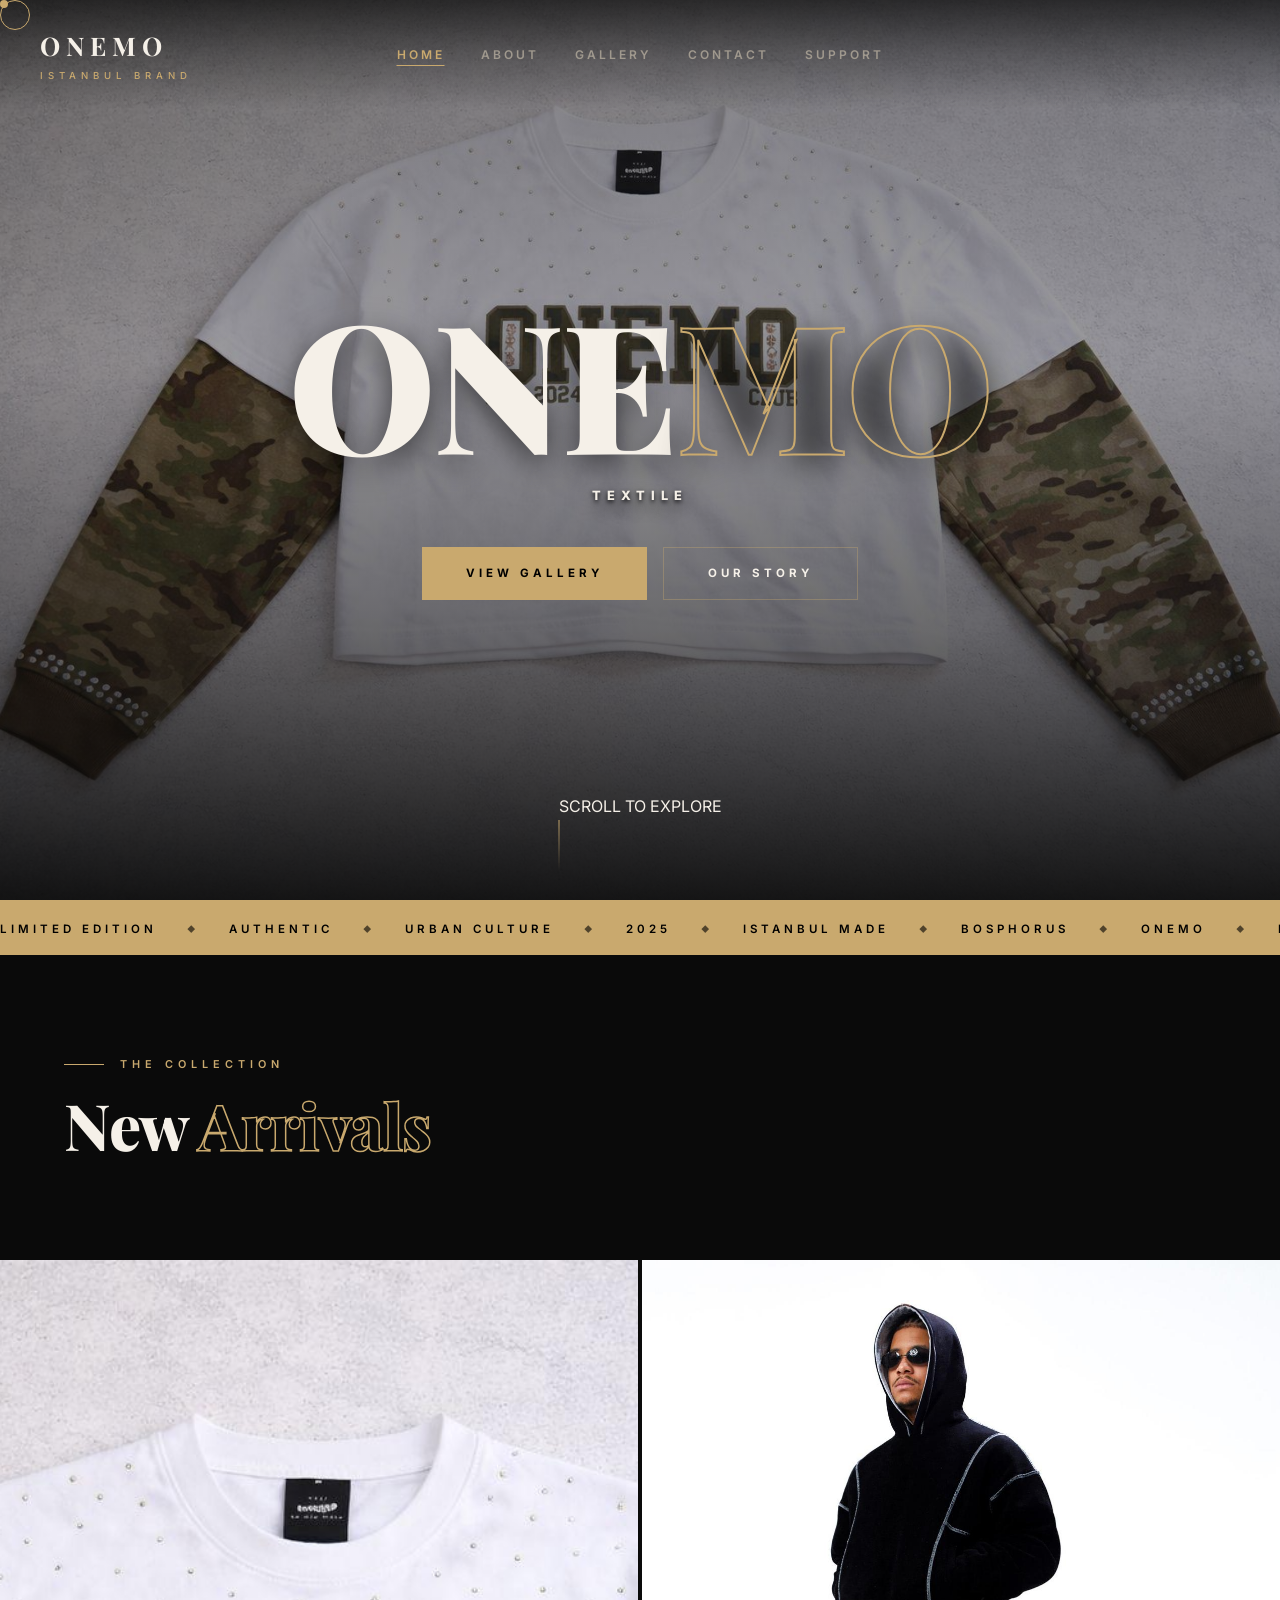
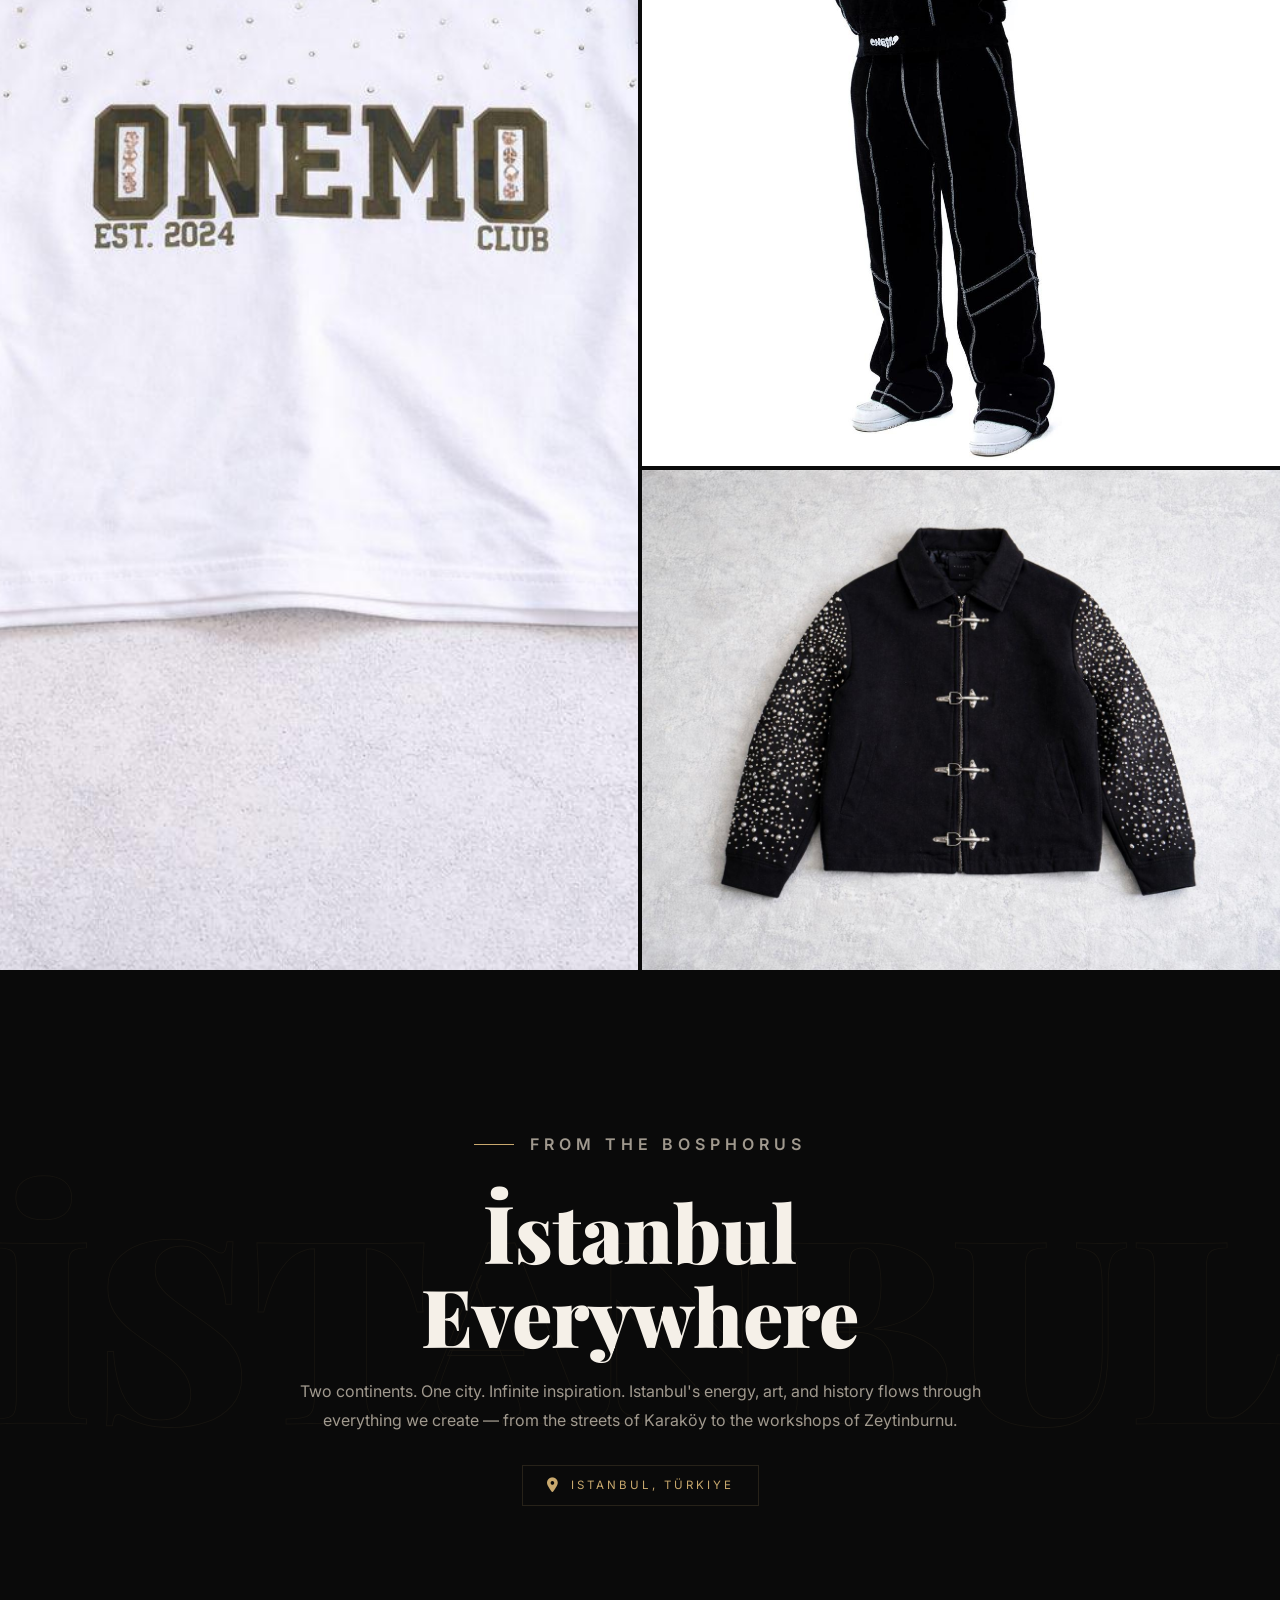
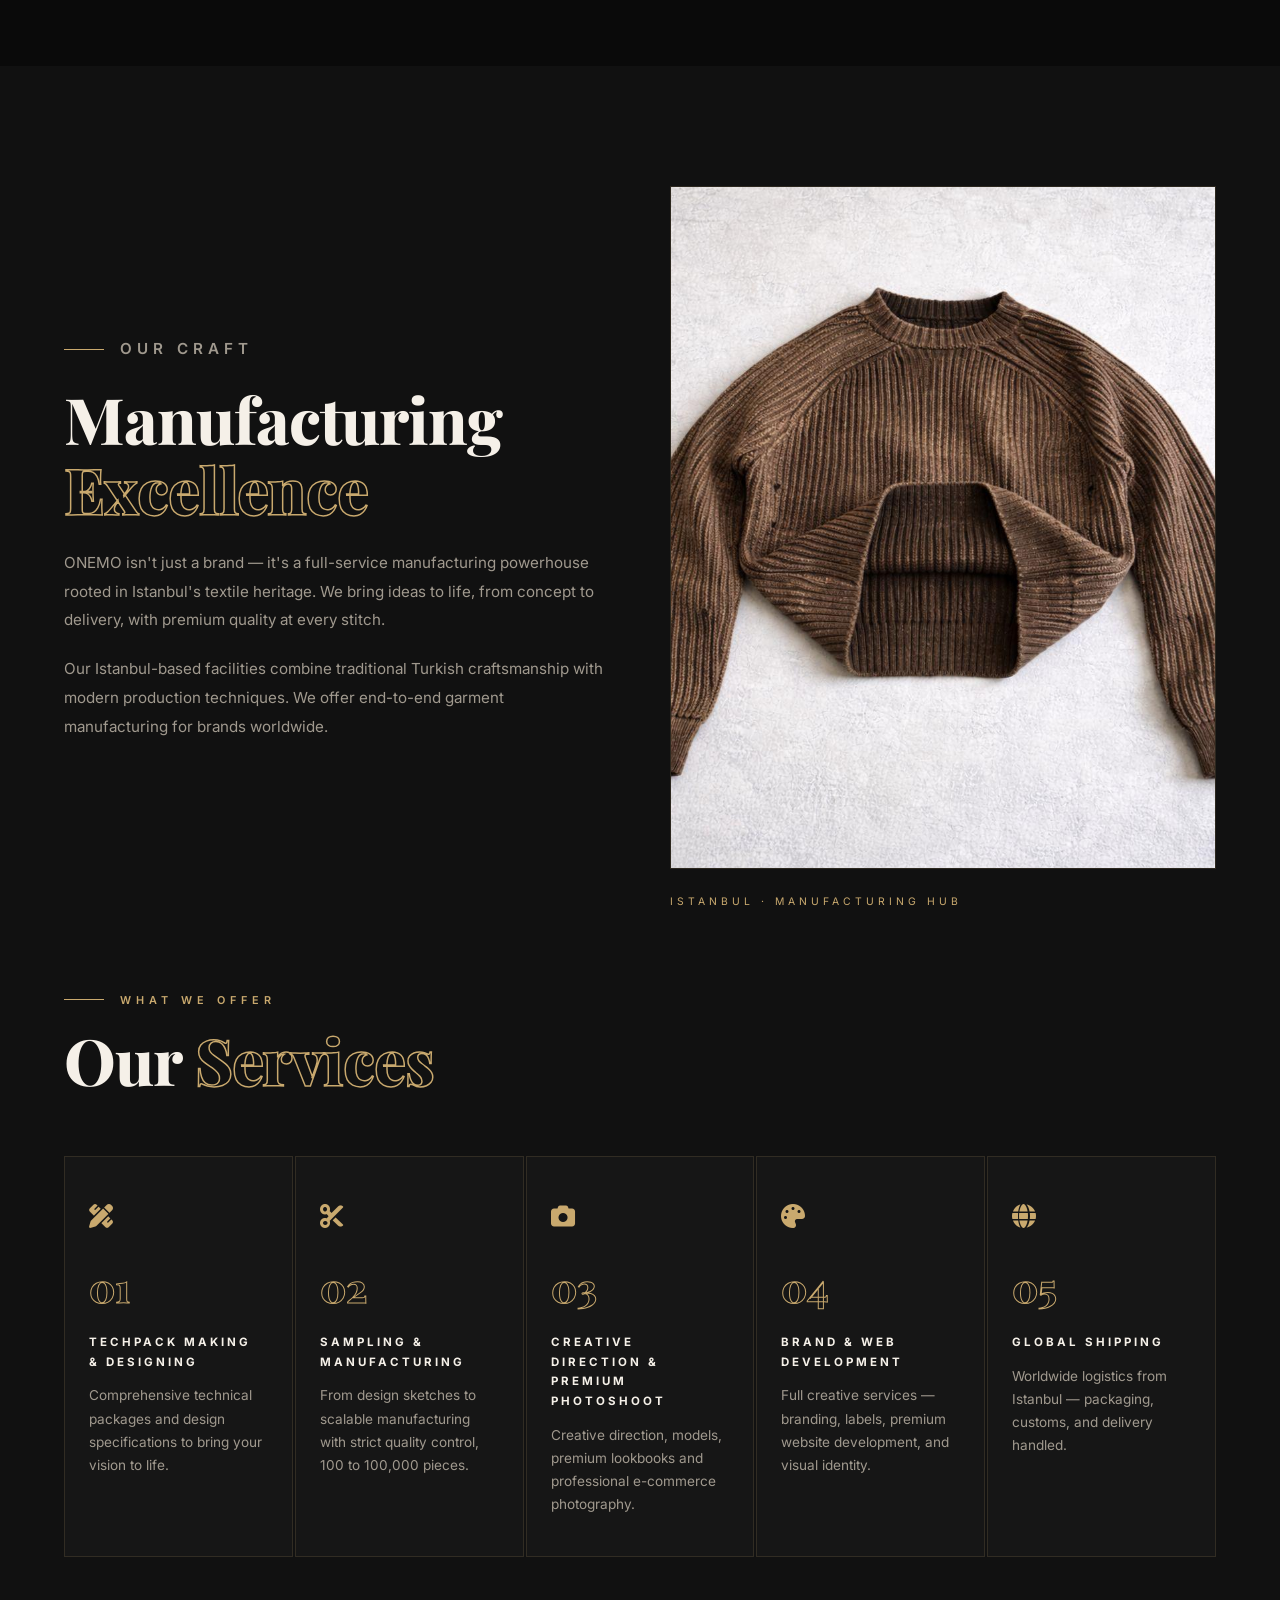
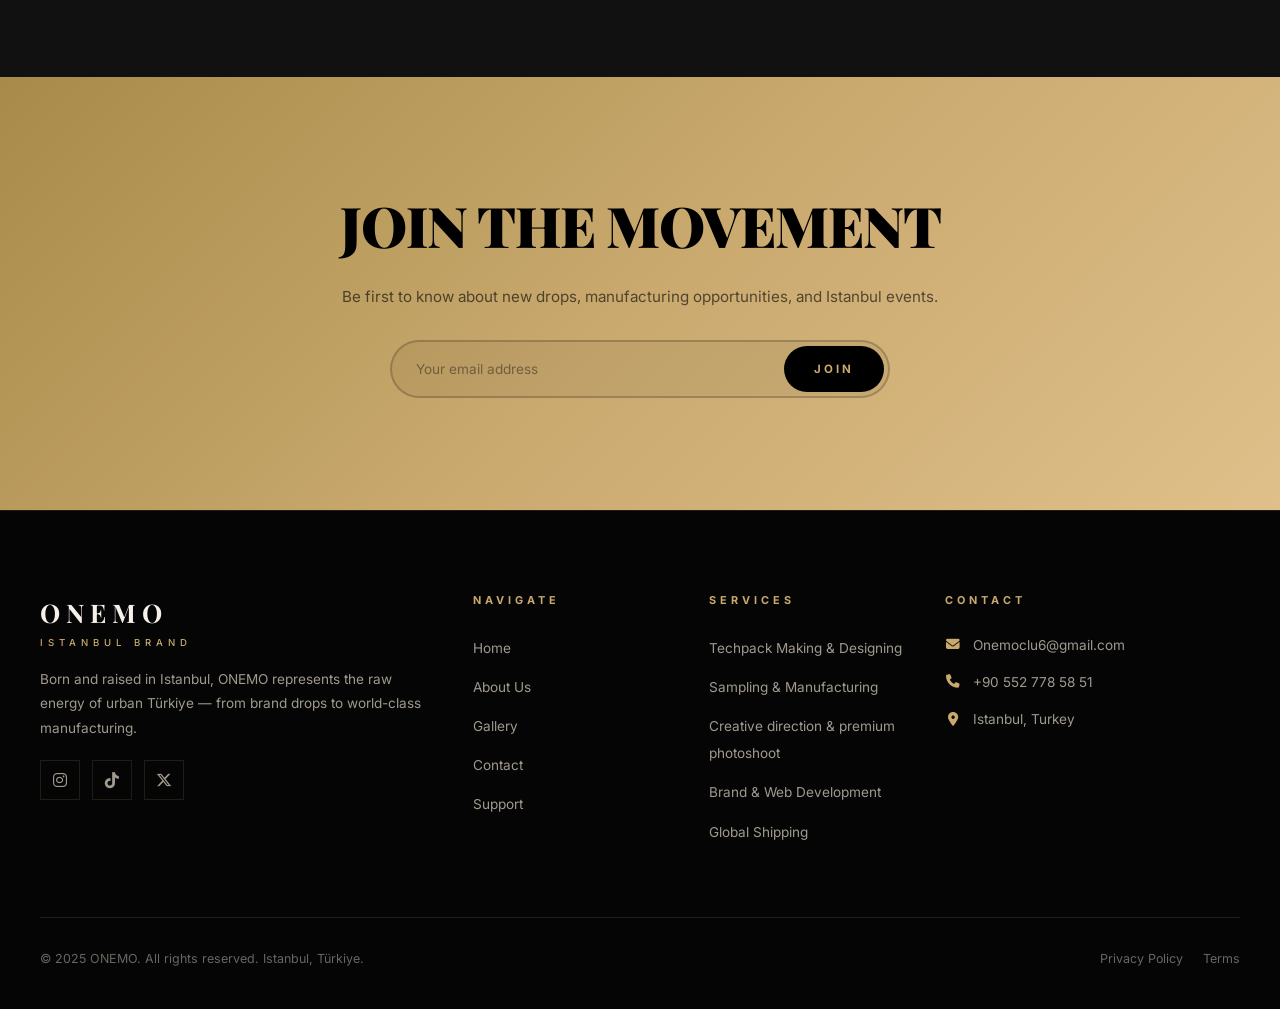
==== commit 0b848313: "Gallery improvements, Gemini integration, and navigation transparency" ====
--- a/index.html
+++ b/index.html
@@ -4,9 +4,9 @@
 <head>
     <meta charset="UTF-8">
     <meta name="viewport" content="width=device-width, initial-scale=1.0">
-    <title>ONEMO | Istanbul Streetwear & Manufacturing</title>
+    <title>ONEMO | Istanbul brand & Manufacturing</title>
     <meta name="description"
-        content="ONEMO — Born in Istanbul. Premium streetwear brand and manufacturing from the heart of Türkiye. Bosphorus-inspired drops, limited editions, and full-service garment production.">
+        content="ONEMO — Born in Istanbul. Premium brand brand and manufacturing from the heart of Türkiye. Bosphorus-inspired drops, limited editions, and full-service garment production.">
     <link rel="stylesheet" href="css/style.css">
     <link rel="stylesheet" href="https://cdnjs.cloudflare.com/ajax/libs/font-awesome/6.5.0/css/all.min.css">
     <link
@@ -25,7 +25,7 @@
         <div class="nav-container">
             <a href="index.html" class="nav-logo">
                 <span class="logo-main">ONEMO</span>
-                <span class="logo-sub">Istanbul Streetwear</span>
+                <span class="logo-sub">Istanbul brand</span>
             </a>
             <ul class="nav-links">
                 <li><a href="index.html" class="active">Home</a></li>
@@ -50,19 +50,18 @@
     </div>
 
     <!-- ════════════════════════════════════════════
-         HERO — Full-Bleed Streetwear
+         HERO — Full-Bleed brand
          ════════════════════════════════════════════ -->
     <section class="hero">
         <div class="hero-bg">
-            <img src="GALLERY/PIC1.jpeg" alt="ONEMO Istanbul Streetwear">
+            <img src="GALLERY/PIC1.jpeg" alt="ONEMO Istanbul brand">
         </div>
         <div class="hero-overlay"></div>
         <div class="hero-content">
-            <p class="hero-eyebrow">Istanbul · Street · Culture</p>
             <h1 class="hero-title">
                 <span class="hero-title-white">ONE</span><span class="hero-title-gold">MO</span>
             </h1>
-            <p class="hero-sub">Drop Culture · Limited Edition · Istanbul</p>
+            <p class="hero-sub">TEXTILE</p>
             <div class="hero-buttons">
                 <a href="gallery.html" class="btn-primary"><span>VIEW GALLERY</span></a>
                 <a href="about.html" class="btn-secondary"><span>OUR STORY</span></a>
@@ -86,7 +85,7 @@
             <span>ISTANBUL MADE</span><span class="dot">◆</span>
             <span>BOSPHORUS</span><span class="dot">◆</span>
             <span>ONEMO</span><span class="dot">◆</span>
-            <span>STREETWEAR</span><span class="dot">◆</span>
+            <span>brand</span><span class="dot">◆</span>
             <span>LIMITED EDITION</span><span class="dot">◆</span>
             <span>AUTHENTIC</span><span class="dot">◆</span>
             <span>URBAN CULTURE</span><span class="dot">◆</span>
@@ -241,8 +240,8 @@
             <div class="footer-top">
                 <div class="footer-brand">
                     <div class="logo-main">ONEMO</div>
-                    <div class="logo-sub">Istanbul Streetwear</div>
-                    <p>Born and raised in Istanbul, ONEMO represents the raw energy of urban Türkiye — from streetwear
+                    <div class="logo-sub">Istanbul brand</div>
+                    <p>Born and raised in Istanbul, ONEMO represents the raw energy of urban Türkiye — from brand
                         drops to world-class manufacturing.</p>
                     <div class="footer-socials">
                         <a href="https://instagram.com" class="social-link" target="_blank"><i
--- a/css/style.css
+++ b/css/style.css
@@ -1,7 +1,7 @@
 /* ═══════════════════════════════════════════════════════════
-   ONEMO — ISTANBUL STREETWEAR
+   ONEMO — ISTANBUL brand
    Design System: Dark luxury with gold accents
-   Streetwear brochure aesthetic
+   brand brochure aesthetic
    ═══════════════════════════════════════════════════════════ */
 
 @import url('https://fonts.googleapis.com/css2?family=Playfair+Display:ital,wght@0,400;0,700;0,800;0,900;1,400&family=Inter:wght@300;400;500;600;700&display=swap');
@@ -129,7 +129,7 @@
     z-index: 1000;
     padding: 24px 40px;
     transition: all var(--transition);
-    background: linear-gradient(to bottom, rgba(10, 10, 10, 0.8) 0%, rgba(10, 10, 10, 0.4) 50%, transparent 100%);
+    background: linear-gradient(to bottom, rgba(10, 10, 10, 0.7) 0%, rgba(10, 10, 10, 0.3) 50%, transparent 100%);
 }
 
 .navbar.scrolled {
@@ -304,7 +304,7 @@
 }
 
 /* ═══════════════════════════════════════════════════════════
-   HERO — Full Bleed Streetwear
+   HERO — Full Bleed brand
    ═══════════════════════════════════════════════════════════ */
 .hero {
     position: relative;
@@ -1341,9 +1341,11 @@
 
     .navbar {
         padding: 16px 20px;
+        background: linear-gradient(to bottom, rgba(10, 10, 10, 0.7) 0%, rgba(10, 10, 10, 0.3) 50%, transparent 100%);
     }
 
     .navbar.scrolled {
+        background: rgba(10, 10, 10, 0.95);
         padding: 12px 20px;
     }
 
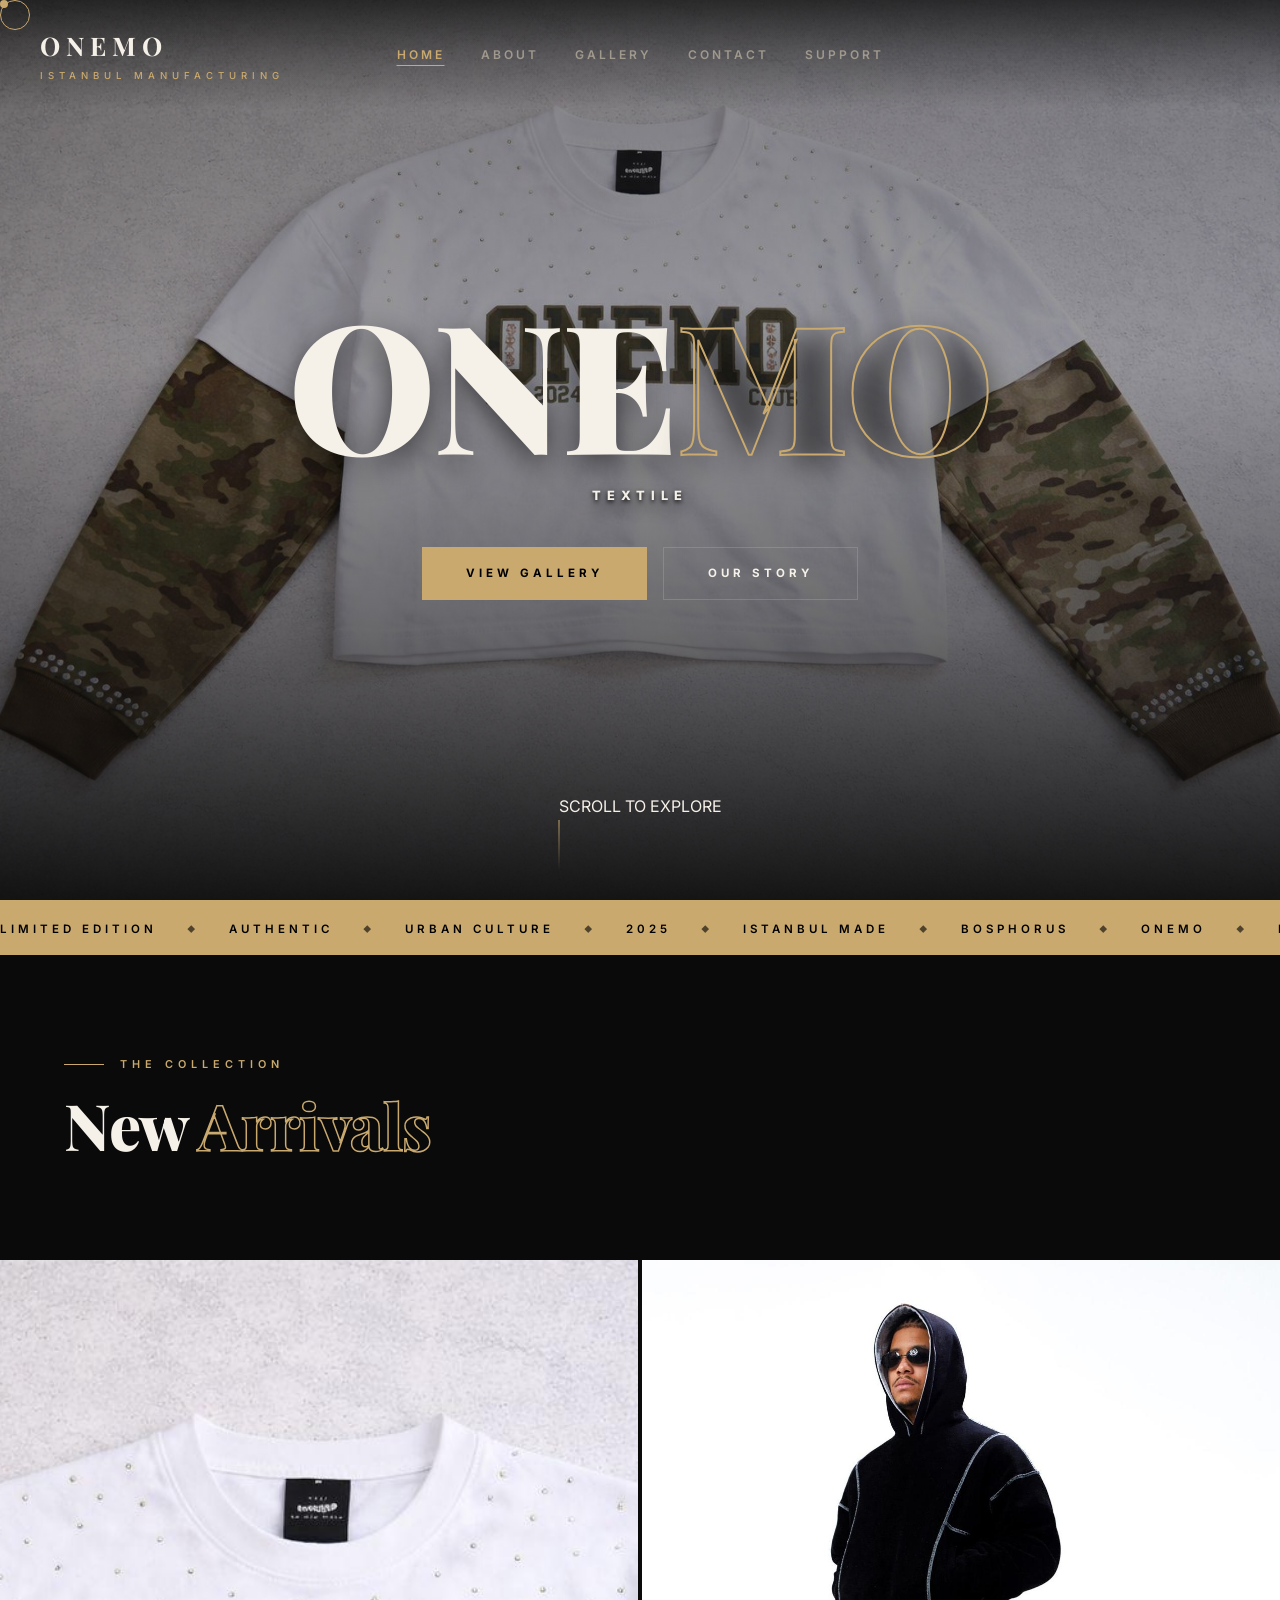
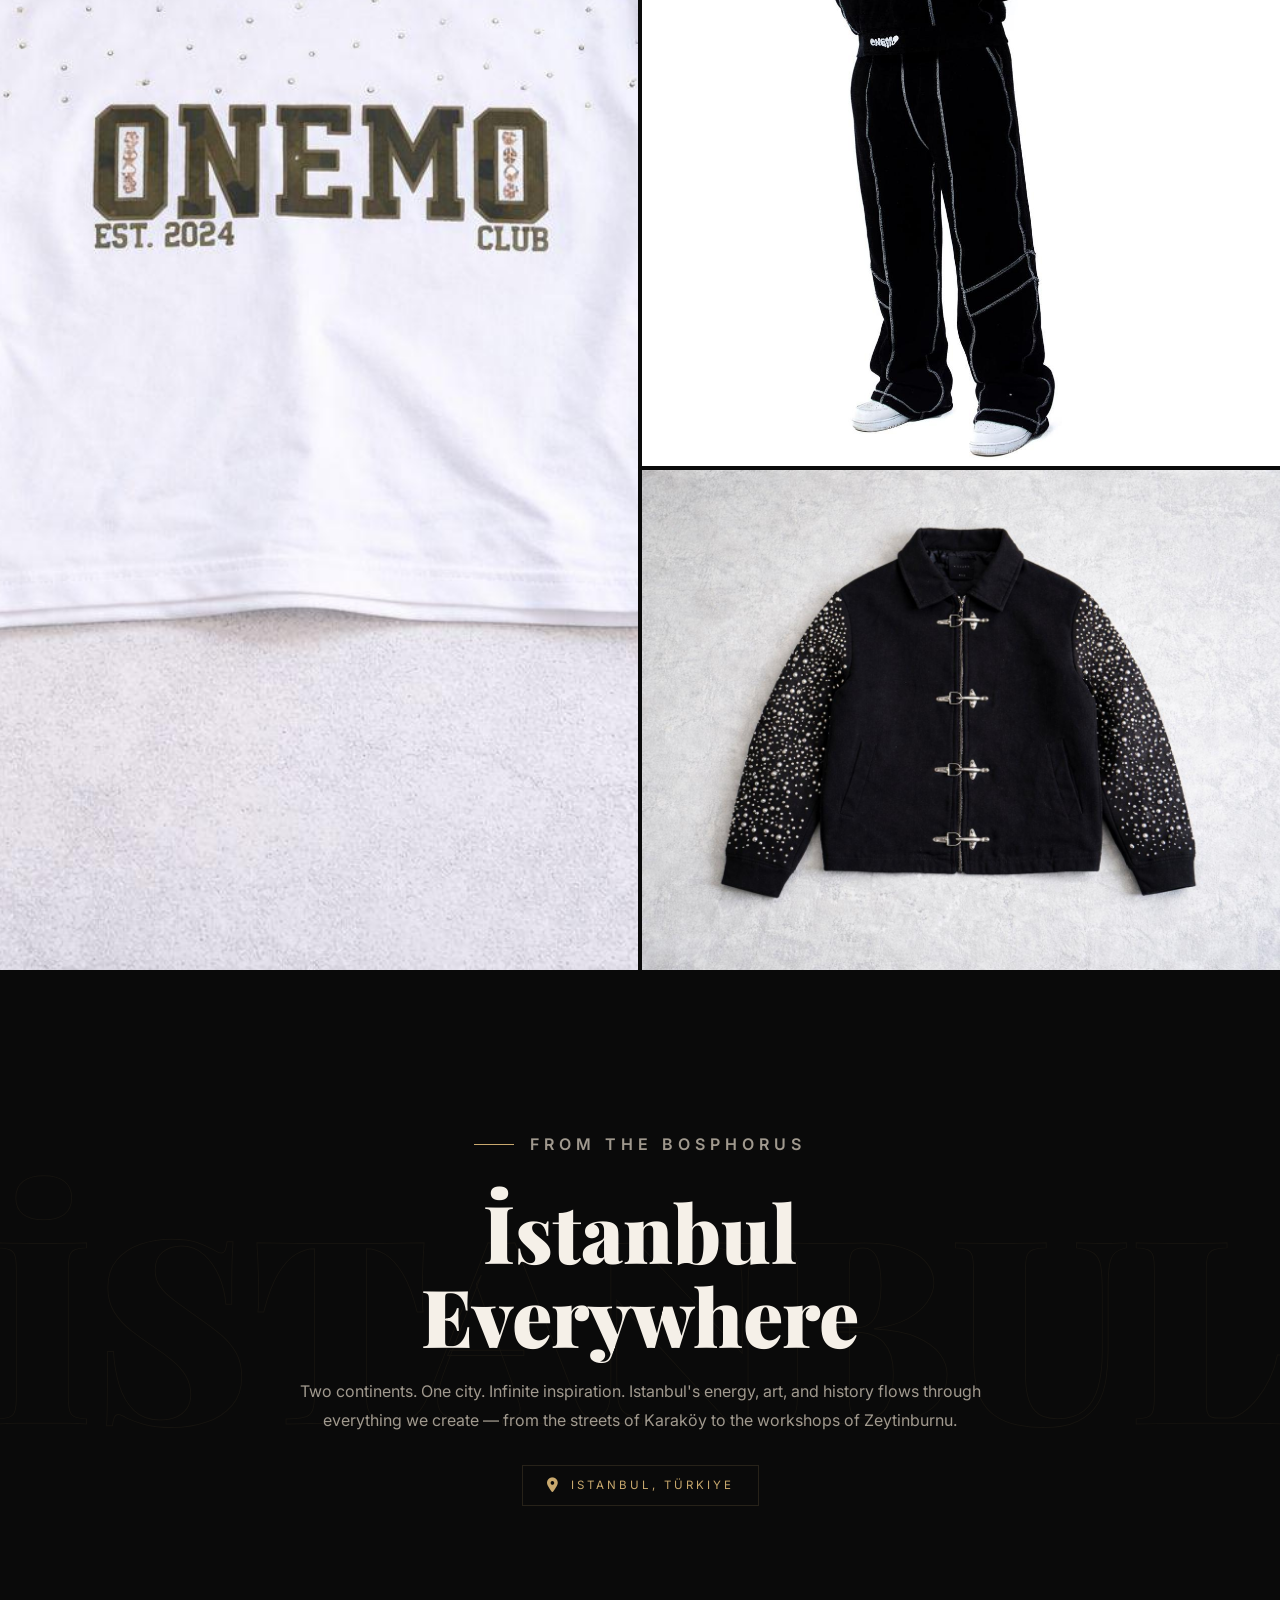
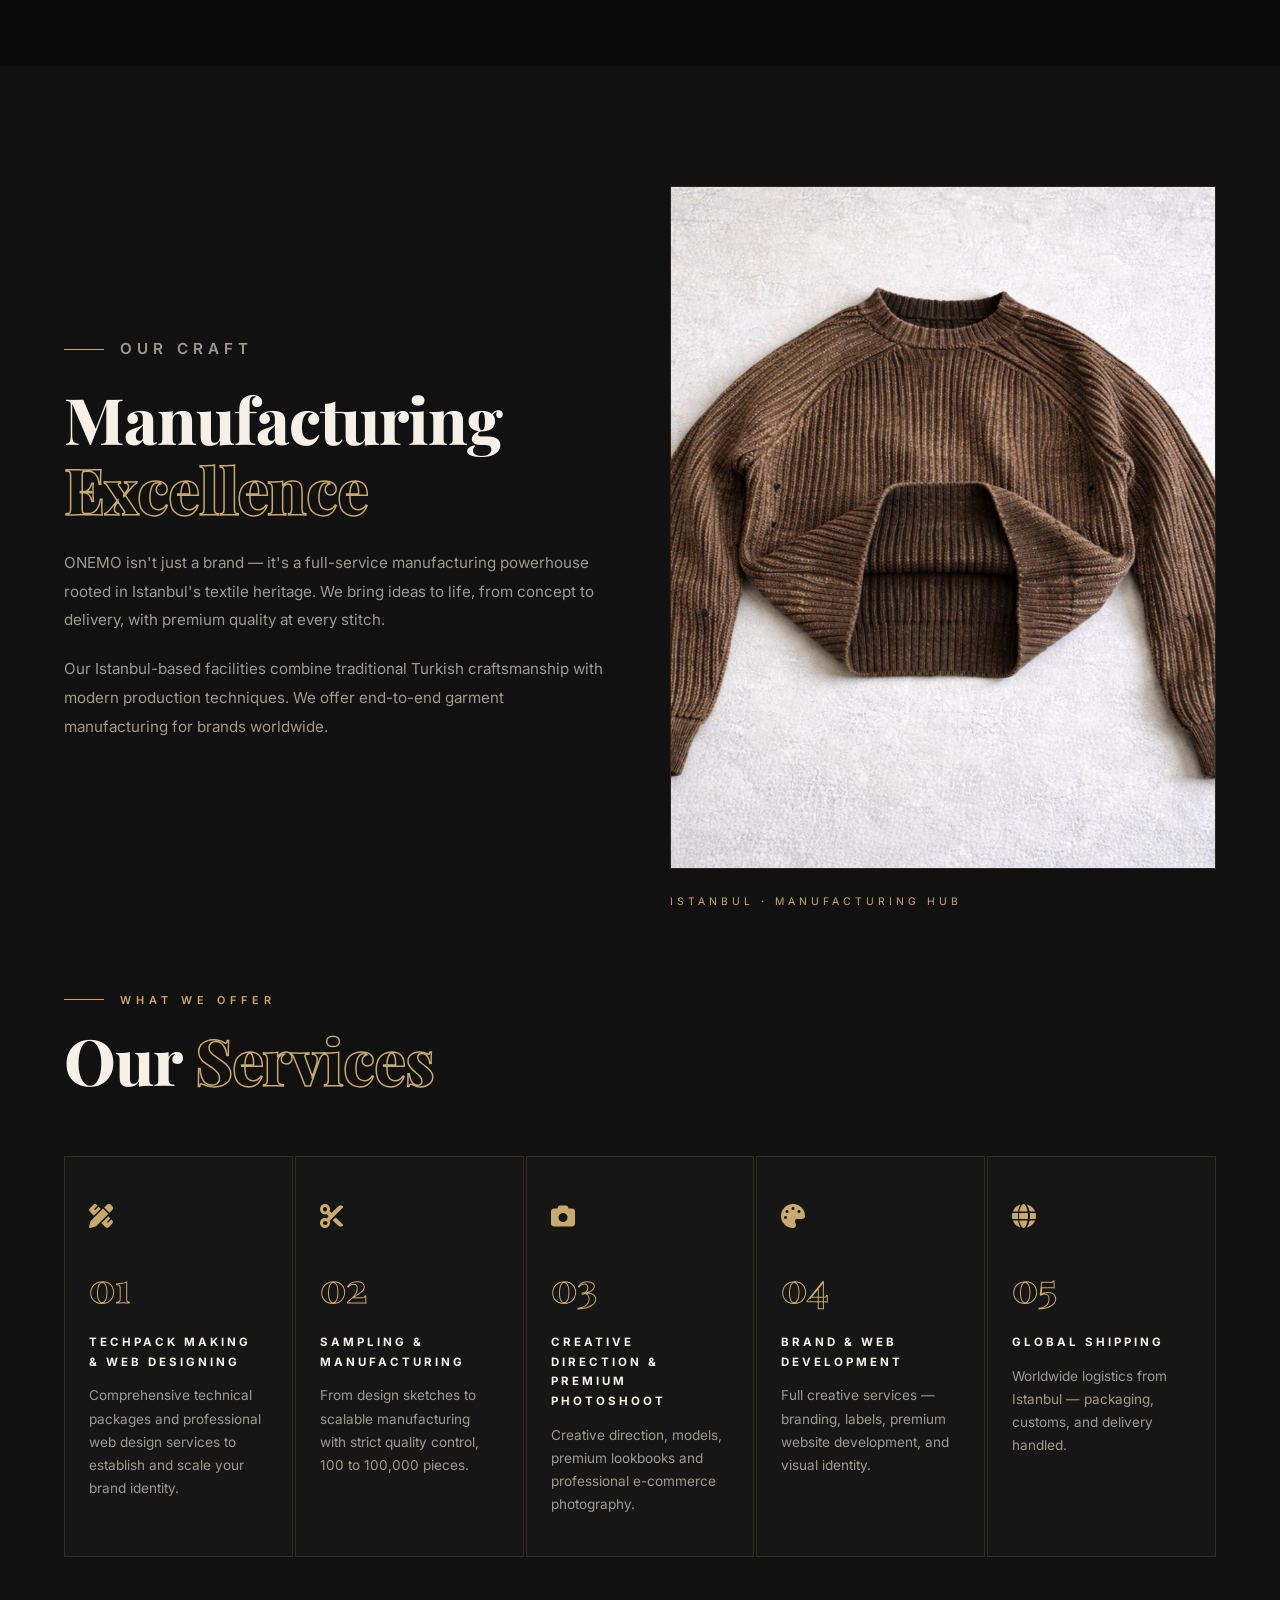
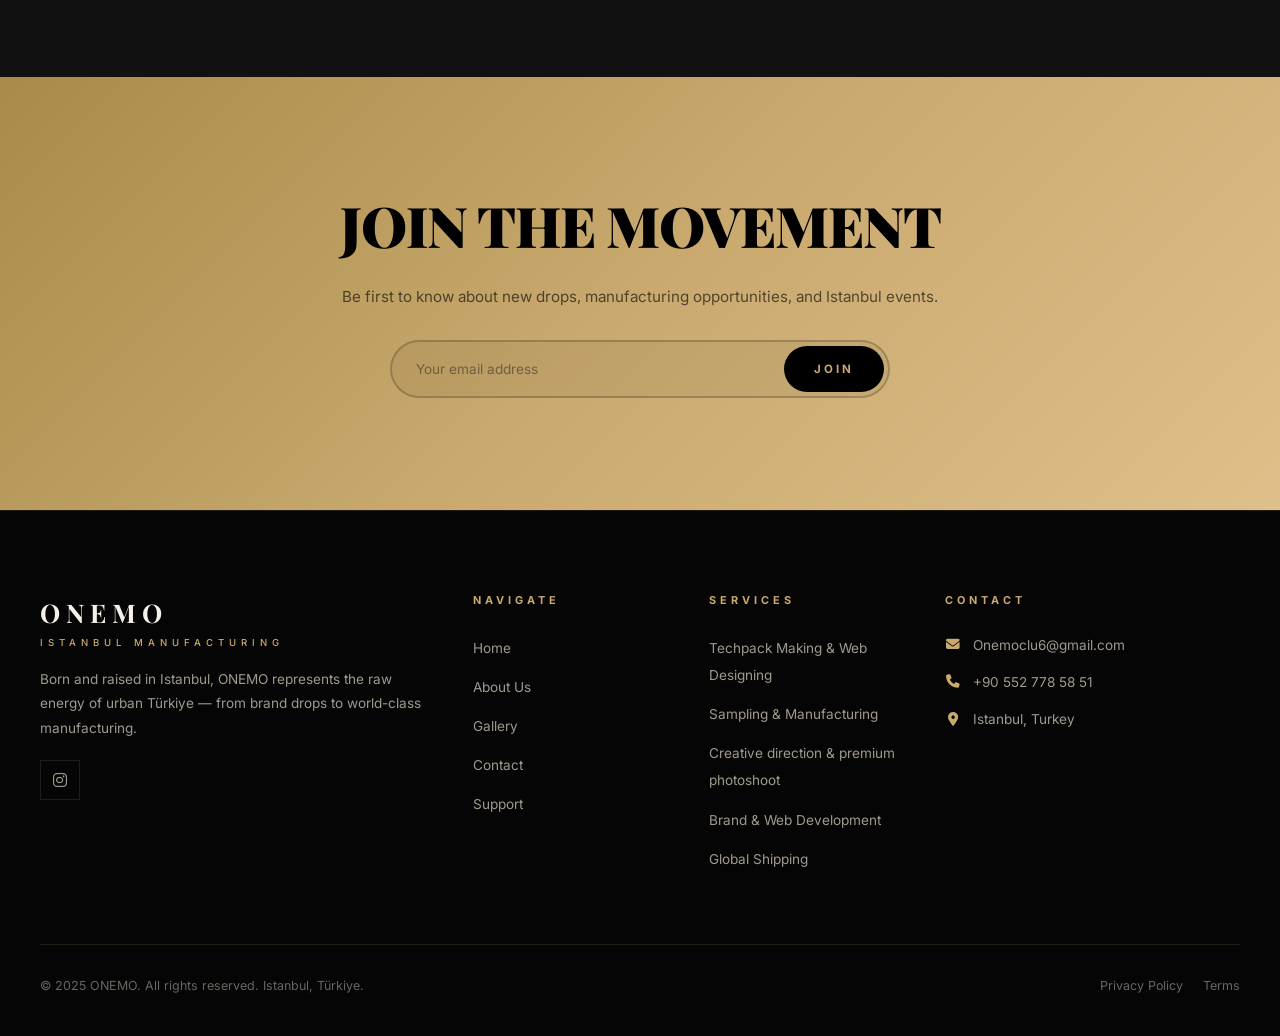
==== commit 0d3d87e0: "Istanbul Manufacturing rebranding, clean URLs, and Instagram integration" ====
--- a/index.html
+++ b/index.html
@@ -4,7 +4,7 @@
 <head>
     <meta charset="UTF-8">
     <meta name="viewport" content="width=device-width, initial-scale=1.0">
-    <title>ONEMO | Istanbul brand & Manufacturing</title>
+    <title>ONEMO | Istanbul Manufacturing & Manufacturing</title>
     <meta name="description"
         content="ONEMO — Born in Istanbul. Premium brand brand and manufacturing from the heart of Türkiye. Bosphorus-inspired drops, limited editions, and full-service garment production.">
     <link rel="stylesheet" href="css/style.css">
@@ -23,16 +23,16 @@
     <!-- Navigation -->
     <nav class="navbar">
         <div class="nav-container">
-            <a href="index.html" class="nav-logo">
+            <a href="/" class="nav-logo">
                 <span class="logo-main">ONEMO</span>
-                <span class="logo-sub">Istanbul brand</span>
+                <span class="logo-sub">Istanbul Manufacturing</span>
             </a>
             <ul class="nav-links">
-                <li><a href="index.html" class="active">Home</a></li>
-                <li><a href="about.html">About</a></li>
-                <li><a href="gallery.html">Gallery</a></li>
-                <li><a href="contact.html">Contact</a></li>
-                <li><a href="support.html">Support</a></li>
+                <li><a href="/" class="active">Home</a></li>
+                <li><a href="about">About</a></li>
+                <li><a href="gallery">Gallery</a></li>
+                <li><a href="contact">Contact</a></li>
+                <li><a href="support">Support</a></li>
             </ul>
             <button class="hamburger" id="hamburger" aria-label="Menu">
                 <span></span><span></span><span></span>
@@ -42,11 +42,11 @@
 
     <!-- Mobile Menu -->
     <div class="mobile-menu" id="mobileMenu">
-        <a href="index.html">Home</a>
-        <a href="about.html">About</a>
-        <a href="gallery.html">Gallery</a>
-        <a href="contact.html">Contact</a>
-        <a href="support.html">Support</a>
+        <a href="/">Home</a>
+        <a href="about">About</a>
+        <a href="gallery">Gallery</a>
+        <a href="contact">Contact</a>
+        <a href="support">Support</a>
     </div>
 
     <!-- ════════════════════════════════════════════
@@ -54,7 +54,7 @@
          ════════════════════════════════════════════ -->
     <section class="hero">
         <div class="hero-bg">
-            <img src="GALLERY/PIC1.jpeg" alt="ONEMO Istanbul brand">
+            <img src="GALLERY/PIC1.jpeg" alt="ONEMO Istanbul Manufacturing">
         </div>
         <div class="hero-overlay"></div>
         <div class="hero-content">
@@ -63,8 +63,8 @@
             </h1>
             <p class="hero-sub">TEXTILE</p>
             <div class="hero-buttons">
-                <a href="gallery.html" class="btn-primary"><span>VIEW GALLERY</span></a>
-                <a href="about.html" class="btn-secondary"><span>OUR STORY</span></a>
+                <a href="gallery" class="btn-primary"><span>VIEW GALLERY</span></a>
+                <a href="about" class="btn-secondary"><span>OUR STORY</span></a>
             </div>
         </div>
         <div class="hero-scroll-indicator">
@@ -179,9 +179,9 @@
                 <div class="value-card reveal">
                     <div class="value-icon"><i class="fas fa-pencil-ruler"></i></div>
                     <div class="value-number">01</div>
-                    <div class="value-title">TECHPACK MAKING &amp; DESIGNING</div>
-                    <p class="value-text">Comprehensive technical packages and design specifications to bring your
-                        vision to life.</p>
+                    <div class="value-title">TECHPACK MAKING &amp; WEB DESIGNING</div>
+                    <p class="value-text">Comprehensive technical packages and professional web design services to
+                        establish and scale your brand identity.</p>
                 </div>
                 <div class="value-card reveal">
                     <div class="value-icon"><i class="fas fa-cut"></i></div>
@@ -240,36 +240,32 @@
             <div class="footer-top">
                 <div class="footer-brand">
                     <div class="logo-main">ONEMO</div>
-                    <div class="logo-sub">Istanbul brand</div>
+                    <div class="logo-sub">Istanbul Manufacturing</div>
                     <p>Born and raised in Istanbul, ONEMO represents the raw energy of urban Türkiye — from brand
                         drops to world-class manufacturing.</p>
                     <div class="footer-socials">
-                        <a href="https://instagram.com" class="social-link" target="_blank"><i
-                                class="fab fa-instagram"></i></a>
-                        <a href="https://tiktok.com" class="social-link" target="_blank"><i
-                                class="fab fa-tiktok"></i></a>
-                        <a href="https://twitter.com" class="social-link" target="_blank"><i
-                                class="fab fa-x-twitter"></i></a>
+                        <a href="https://www.instagram.com/onemotextile?igsh=MW5yazVsczliZG1wcQ%3D%3D&utm_source=qr"
+                            class="social-link" target="_blank"><i class="fab fa-instagram"></i></a>
                     </div>
                 </div>
                 <div class="footer-col">
                     <h4>Navigate</h4>
                     <ul>
-                        <li><a href="index.html">Home</a></li>
-                        <li><a href="about.html">About Us</a></li>
-                        <li><a href="gallery.html">Gallery</a></li>
-                        <li><a href="contact.html">Contact</a></li>
-                        <li><a href="support.html">Support</a></li>
+                        <li><a href="/">Home</a></li>
+                        <li><a href="about">About Us</a></li>
+                        <li><a href="gallery">Gallery</a></li>
+                        <li><a href="contact">Contact</a></li>
+                        <li><a href="support">Support</a></li>
                     </ul>
                 </div>
                 <div class="footer-col">
                     <h4>Services</h4>
                     <ul>
-                        <li><a href="contact.html">Techpack Making &amp; Designing</a></li>
-                        <li><a href="contact.html">Sampling &amp; Manufacturing</a></li>
-                        <li><a href="contact.html">Creative direction &amp; premium photoshoot</a></li>
-                        <li><a href="contact.html">Brand &amp; Web Development</a></li>
-                        <li><a href="contact.html">Global Shipping</a></li>
+                        <li><a href="contact">Techpack Making &amp; Web Designing</a></li>
+                        <li><a href="contact">Sampling &amp; Manufacturing</a></li>
+                        <li><a href="contact">Creative direction &amp; premium photoshoot</a></li>
+                        <li><a href="contact">Brand &amp; Web Development</a></li>
+                        <li><a href="contact">Global Shipping</a></li>
                     </ul>
                 </div>
                 <div class="footer-col">
--- a/css/style.css
+++ b/css/style.css
@@ -1,5 +1,5 @@
 /* ═══════════════════════════════════════════════════════════
-   ONEMO — ISTANBUL brand
+   ONEMO — ISTANBUL MANUFACTURING
    Design System: Dark luxury with gold accents
    brand brochure aesthetic
    ═══════════════════════════════════════════════════════════ */
@@ -326,7 +326,7 @@
     width: 100%;
     height: 100%;
     object-fit: cover;
-    object-position: center;
+    object-position: center 20%;
 }
 
 .hero-overlay {
@@ -627,6 +627,7 @@
     width: 100%;
     height: 100%;
     object-fit: cover;
+    object-position: top;
     transition: transform 0.8s cubic-bezier(0.4, 0, 0.2, 1);
 }
 
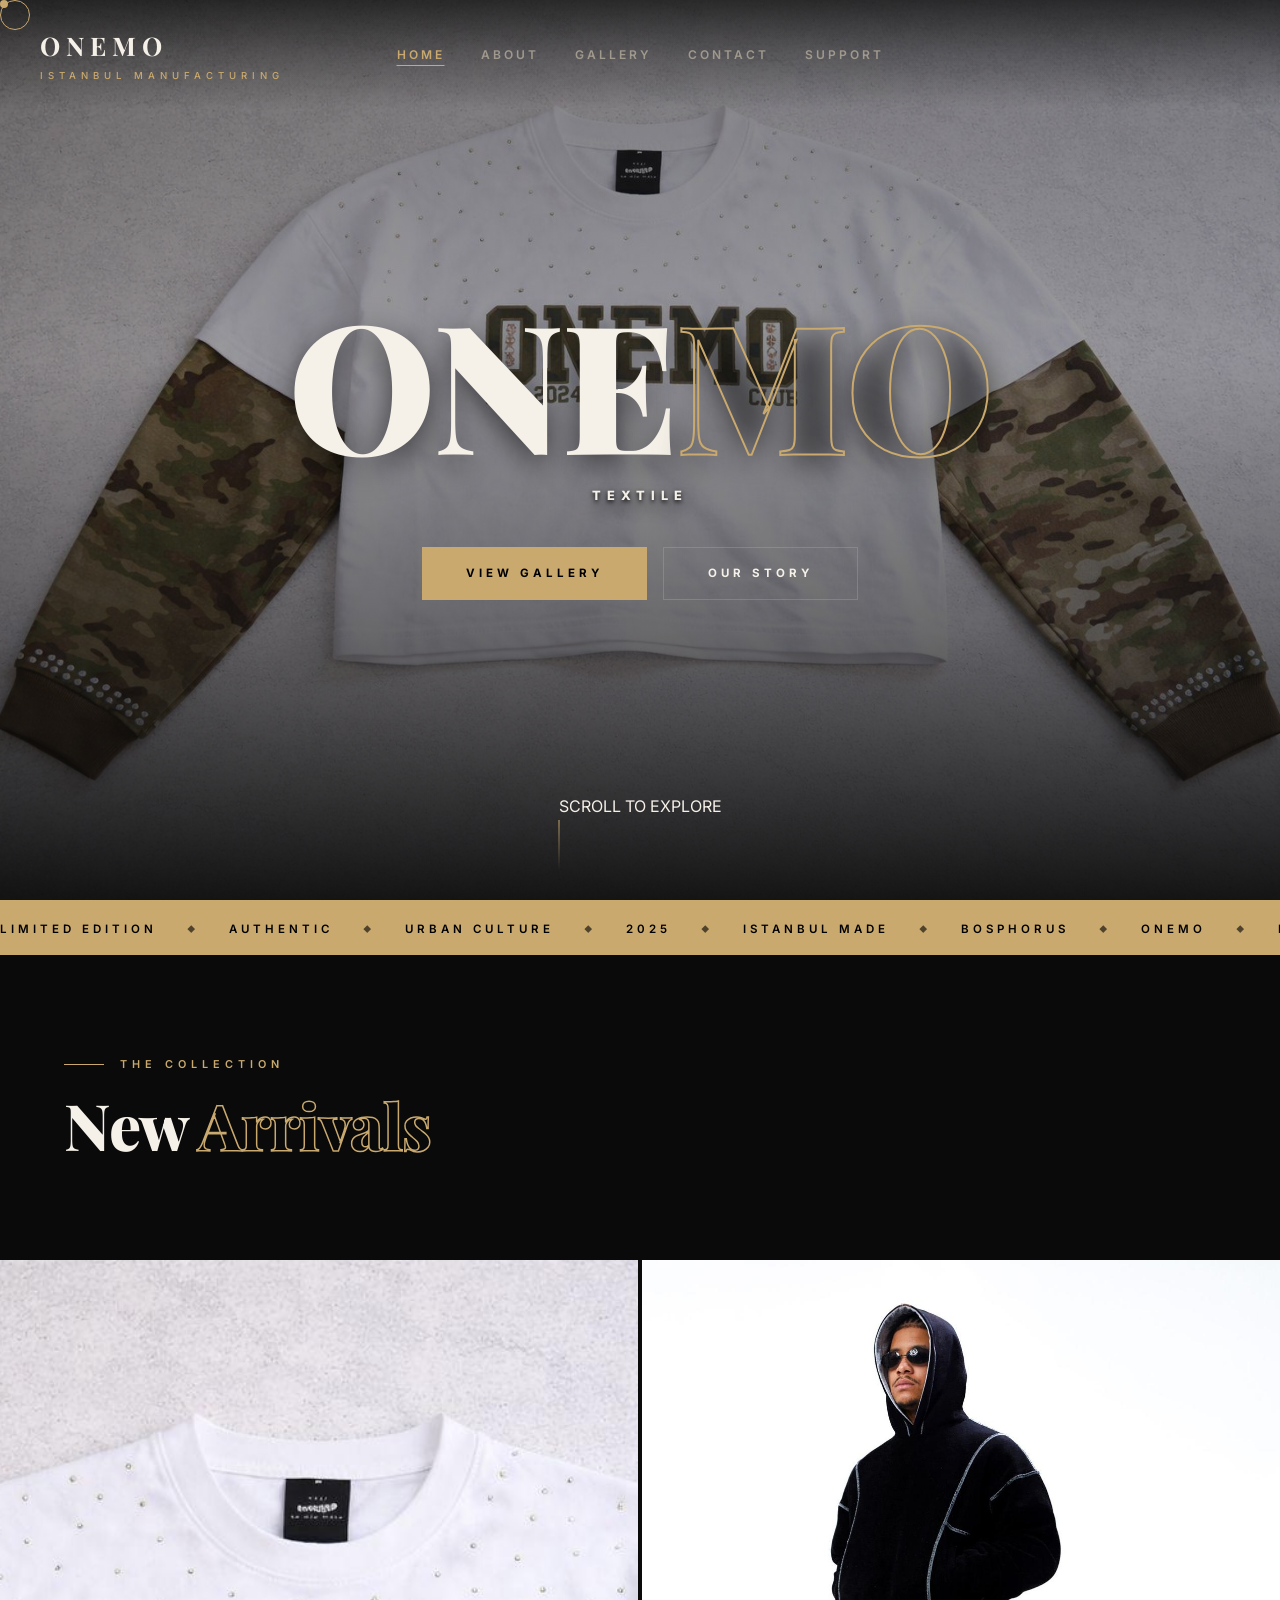
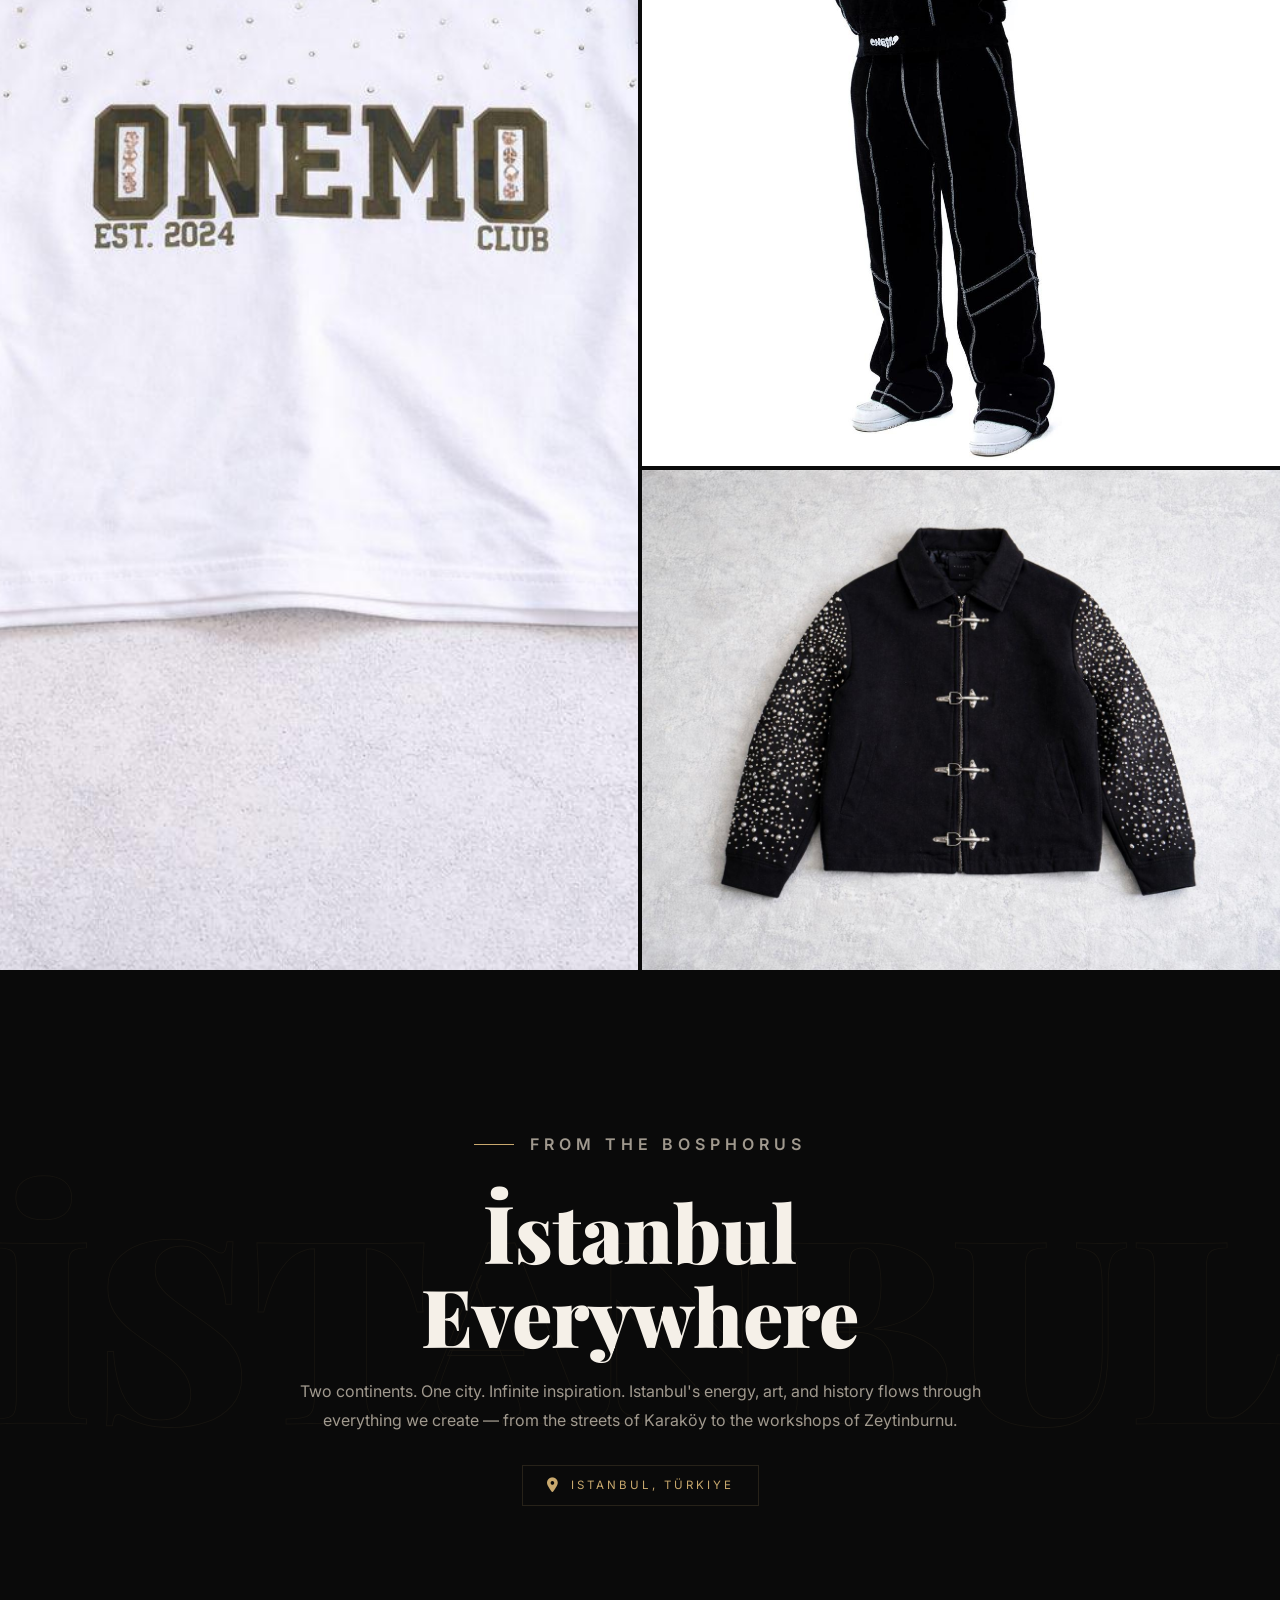
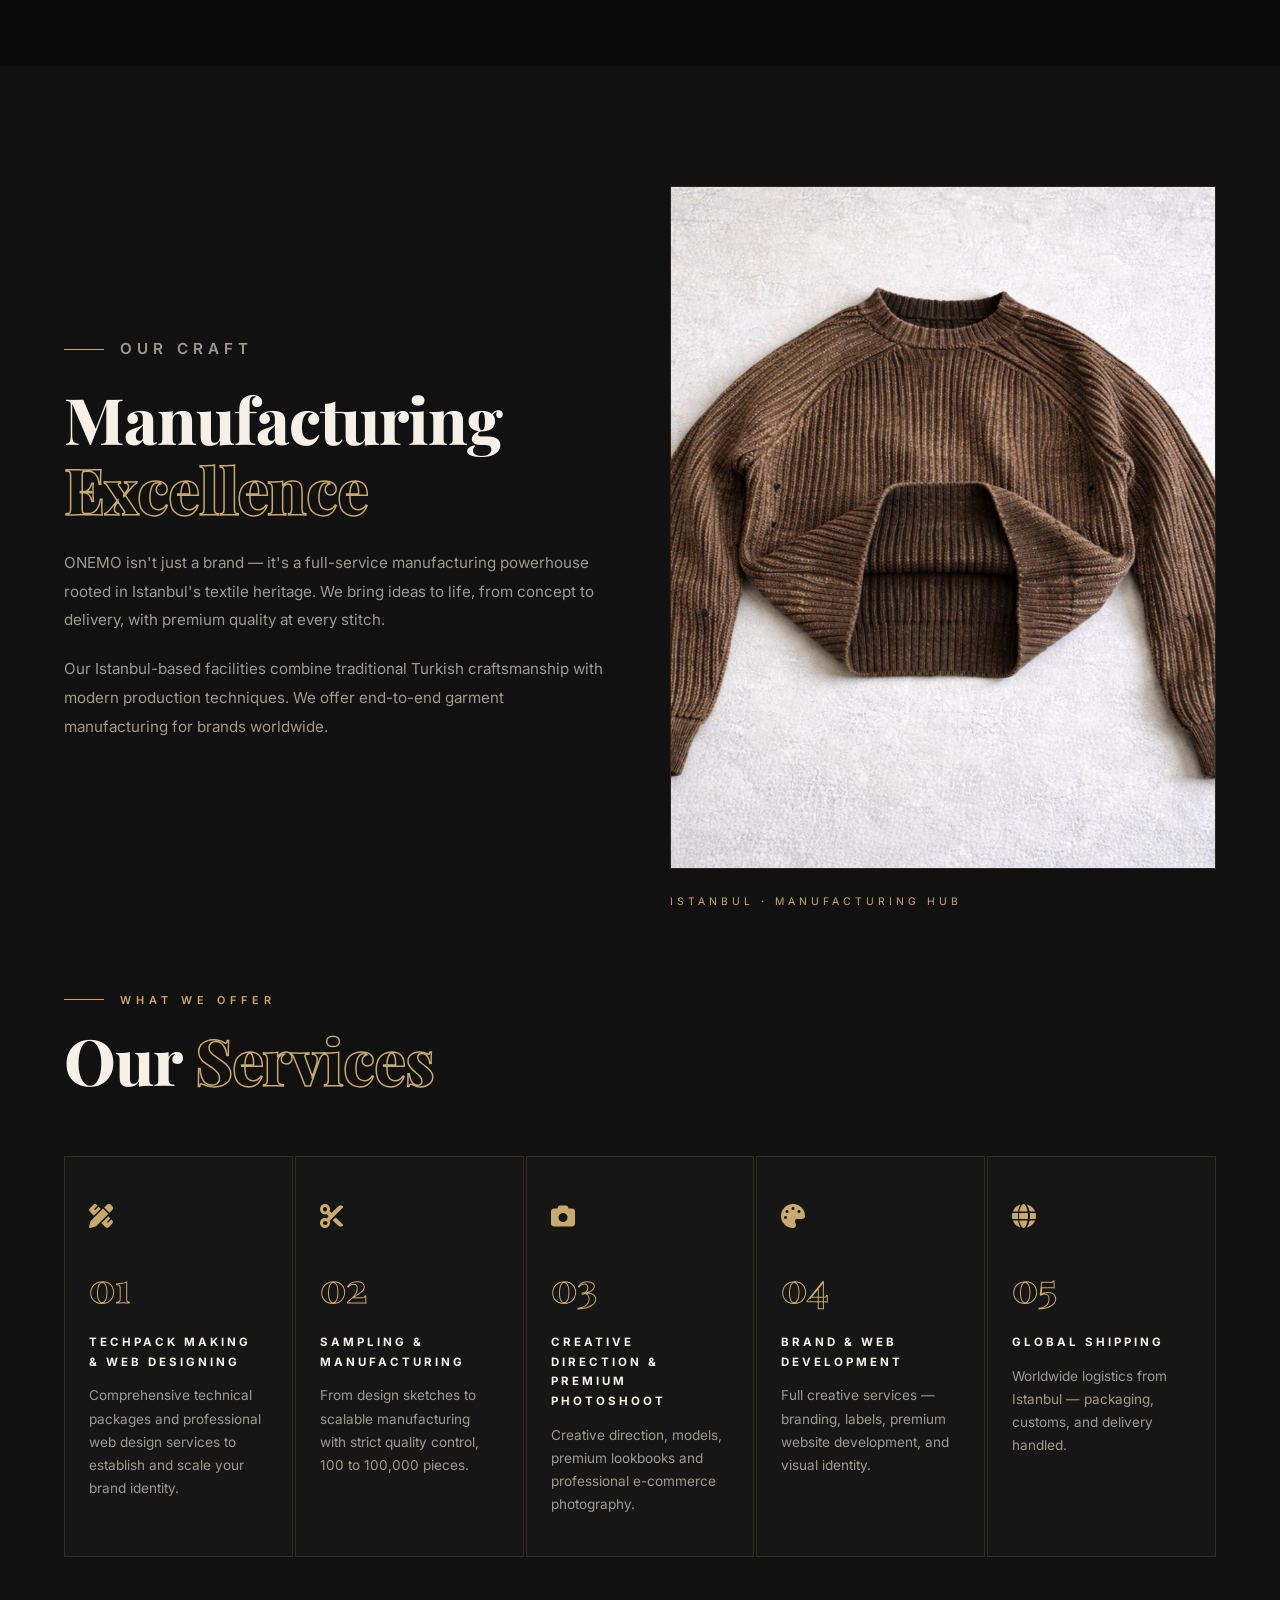
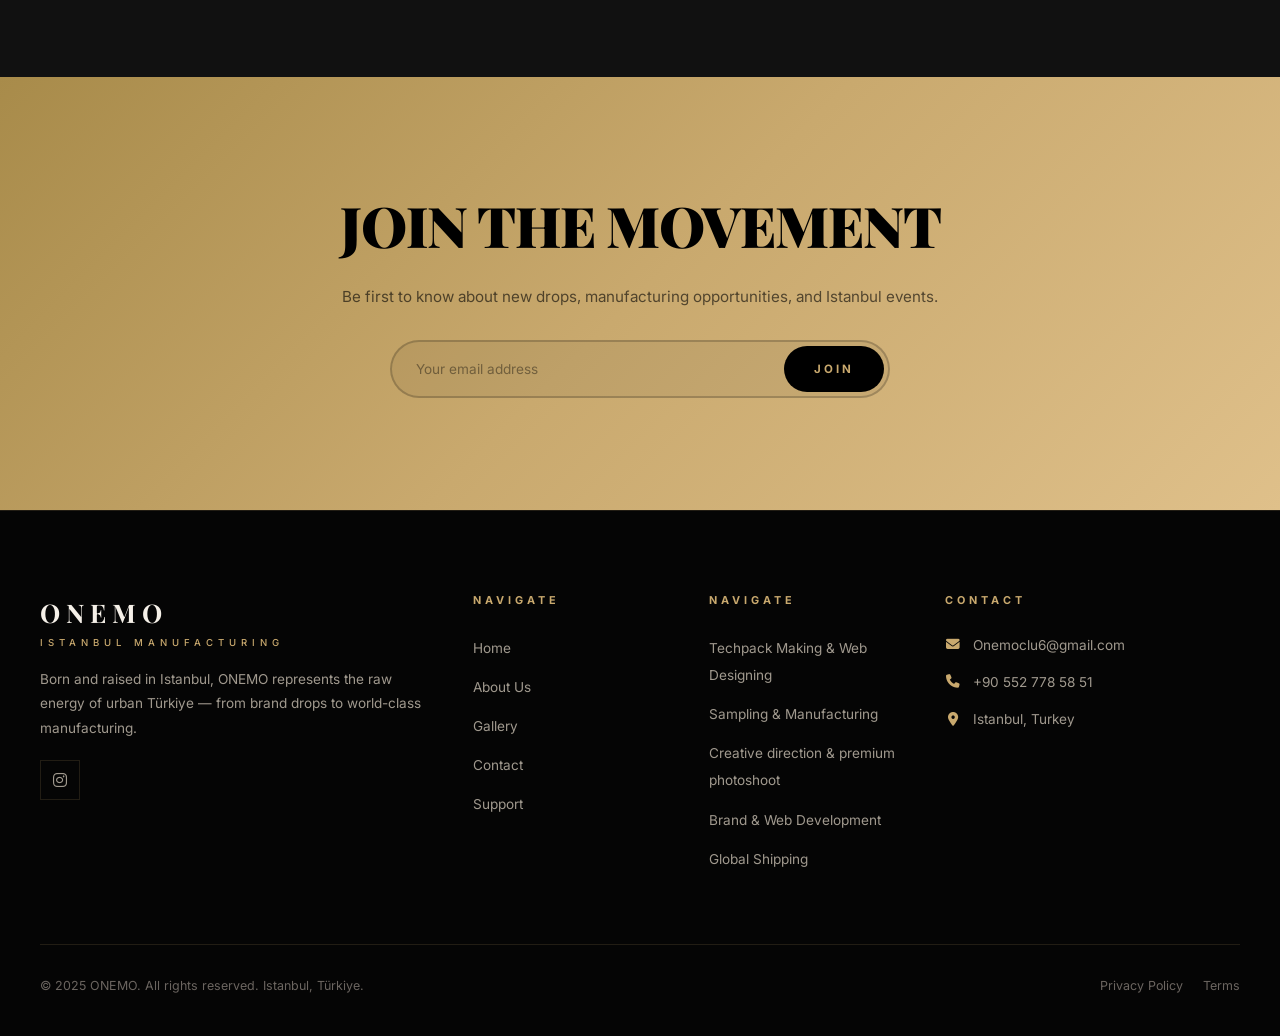
==== commit ec9ee7c9: "Re-apply clean URLs for production deployment" ====
--- a/index.html
+++ b/index.html
@@ -259,7 +259,7 @@
                     </ul>
                 </div>
                 <div class="footer-col">
-                    <h4>Services</h4>
+                    <h4>Navigate</h4>
                     <ul>
                         <li><a href="contact">Techpack Making &amp; Web Designing</a></li>
                         <li><a href="contact">Sampling &amp; Manufacturing</a></li>
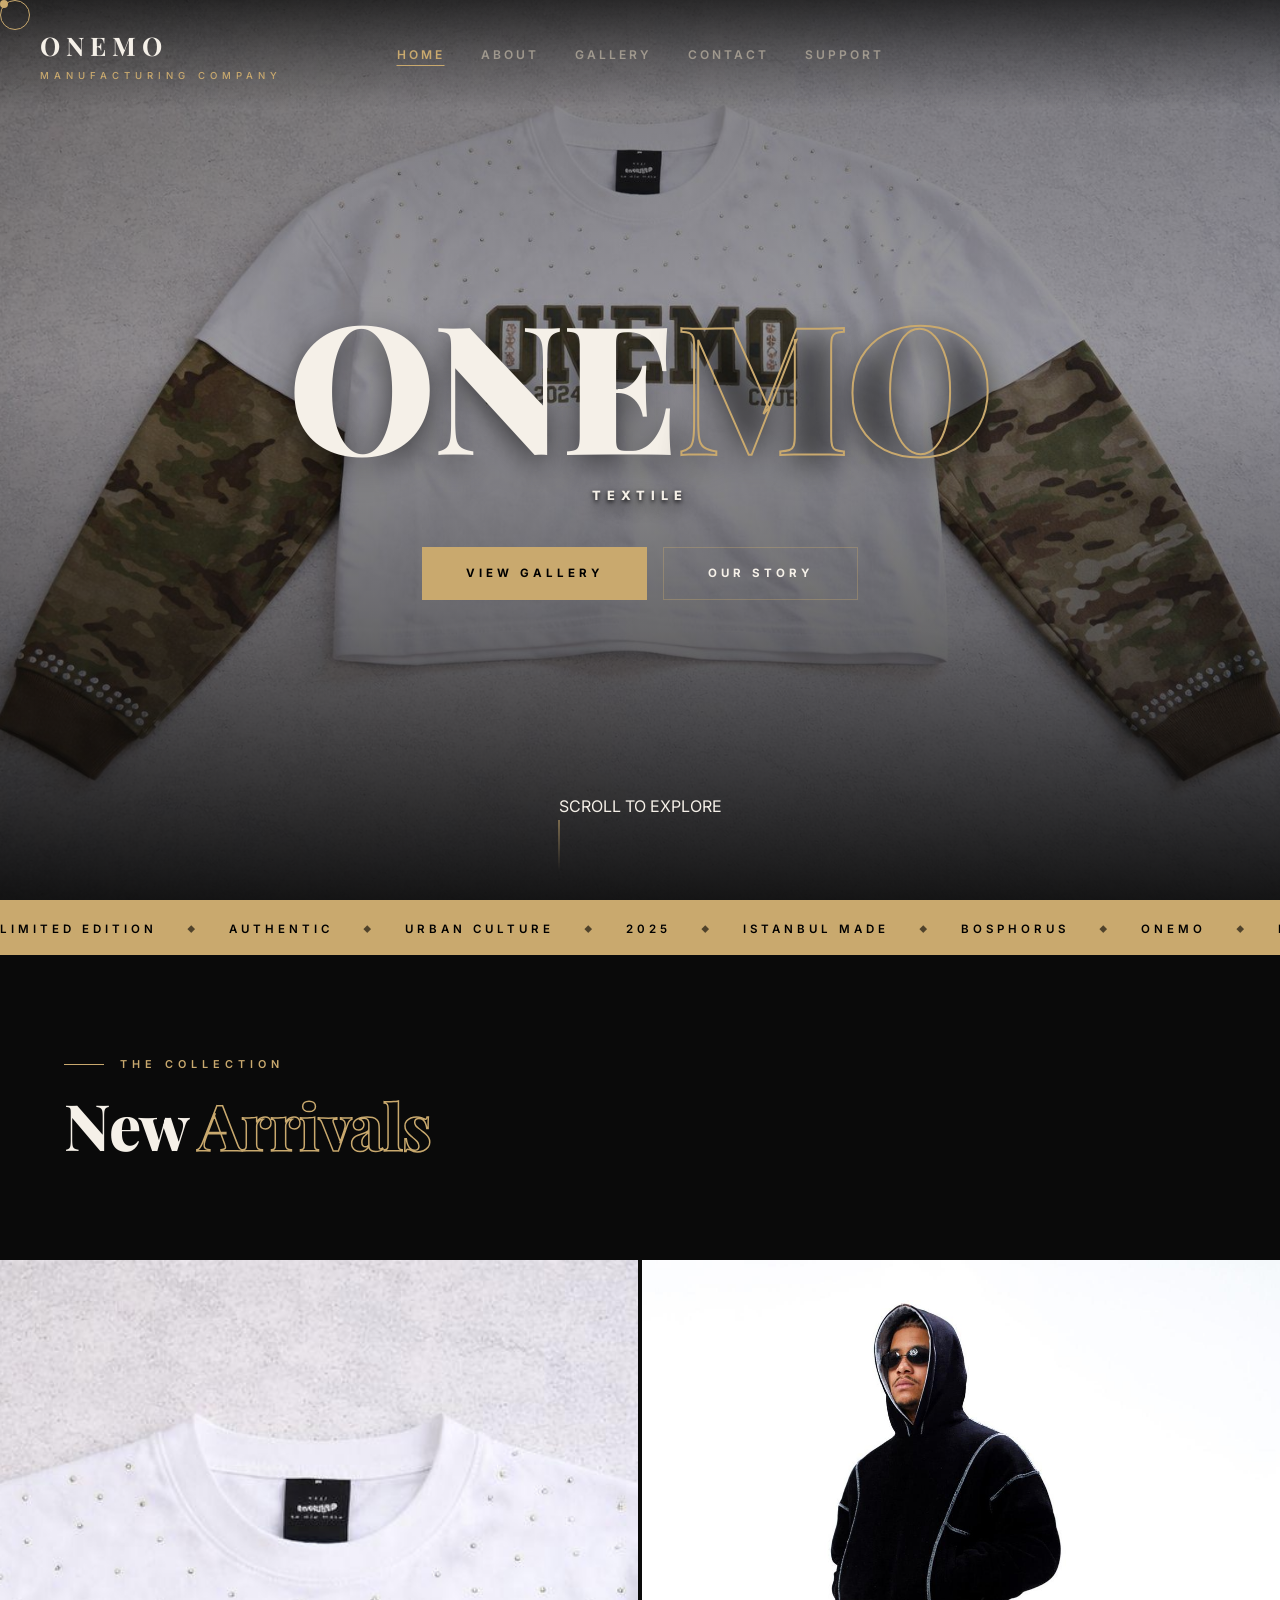
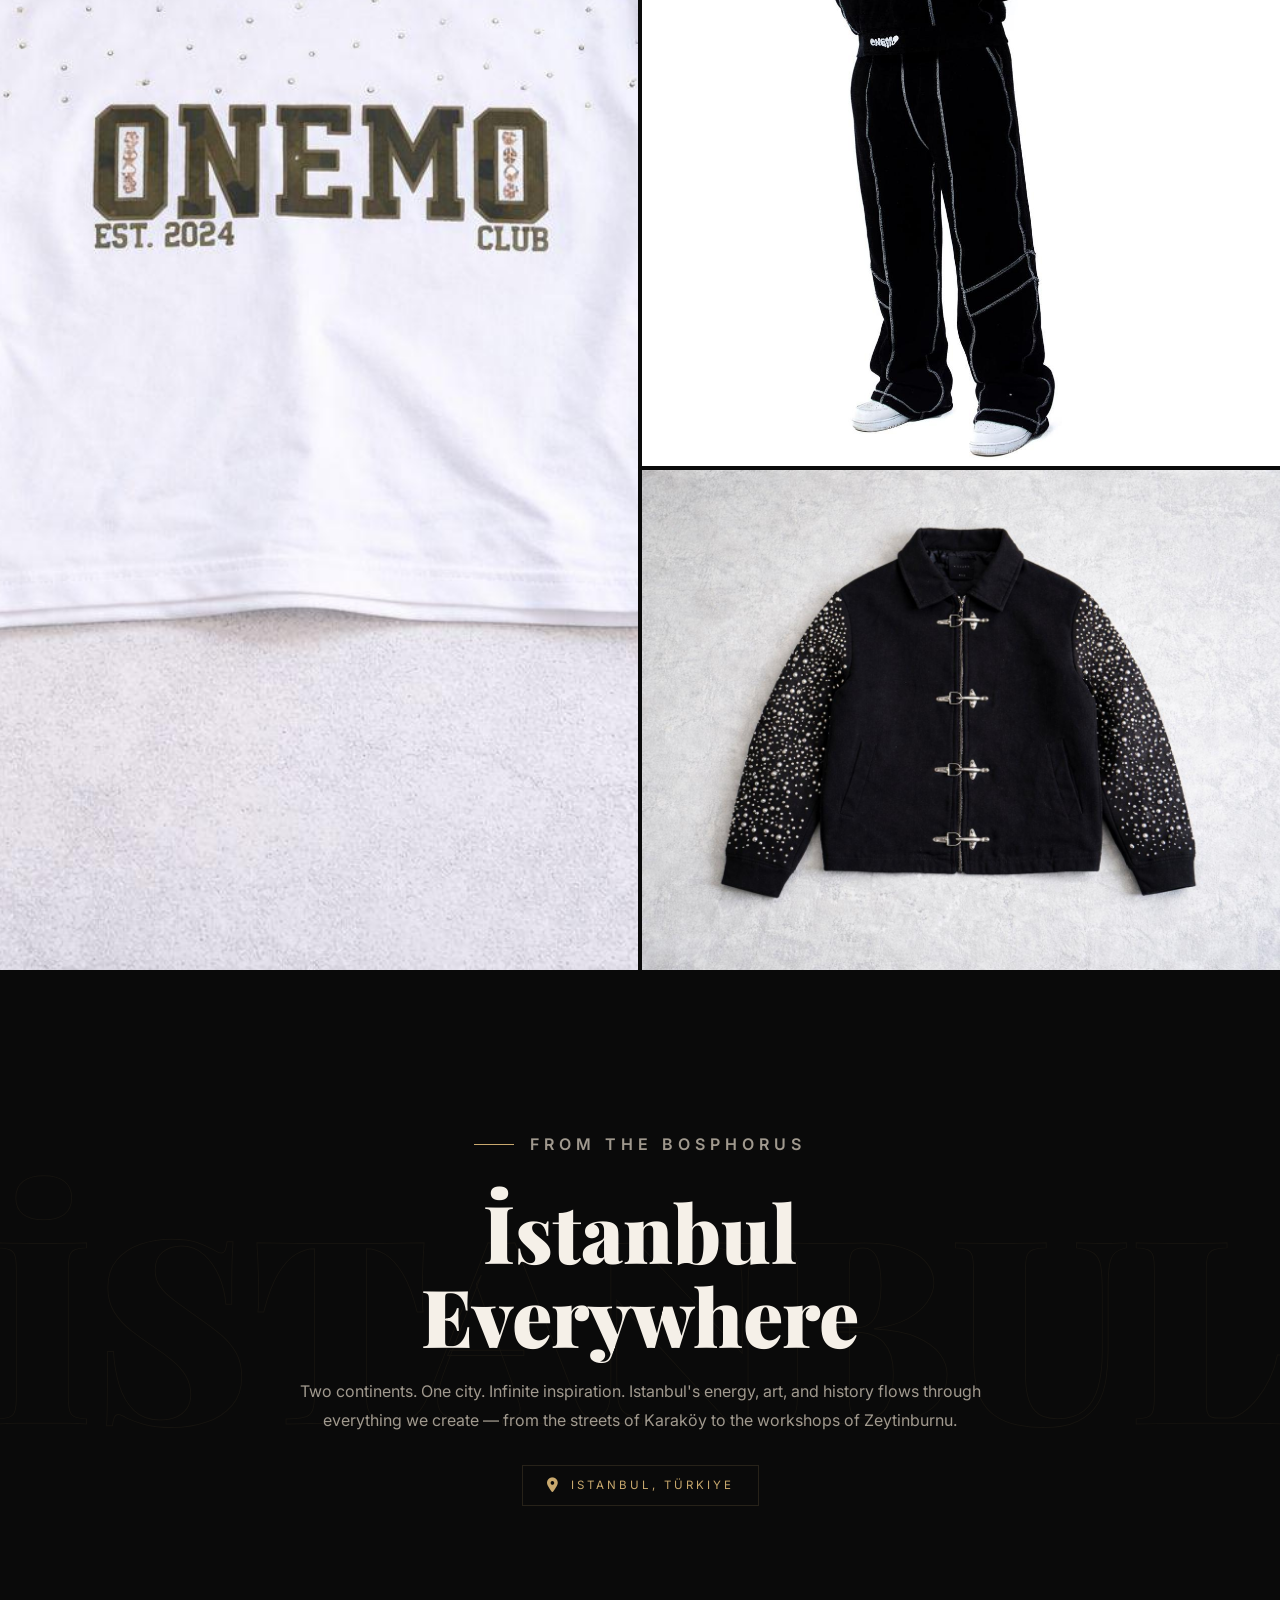
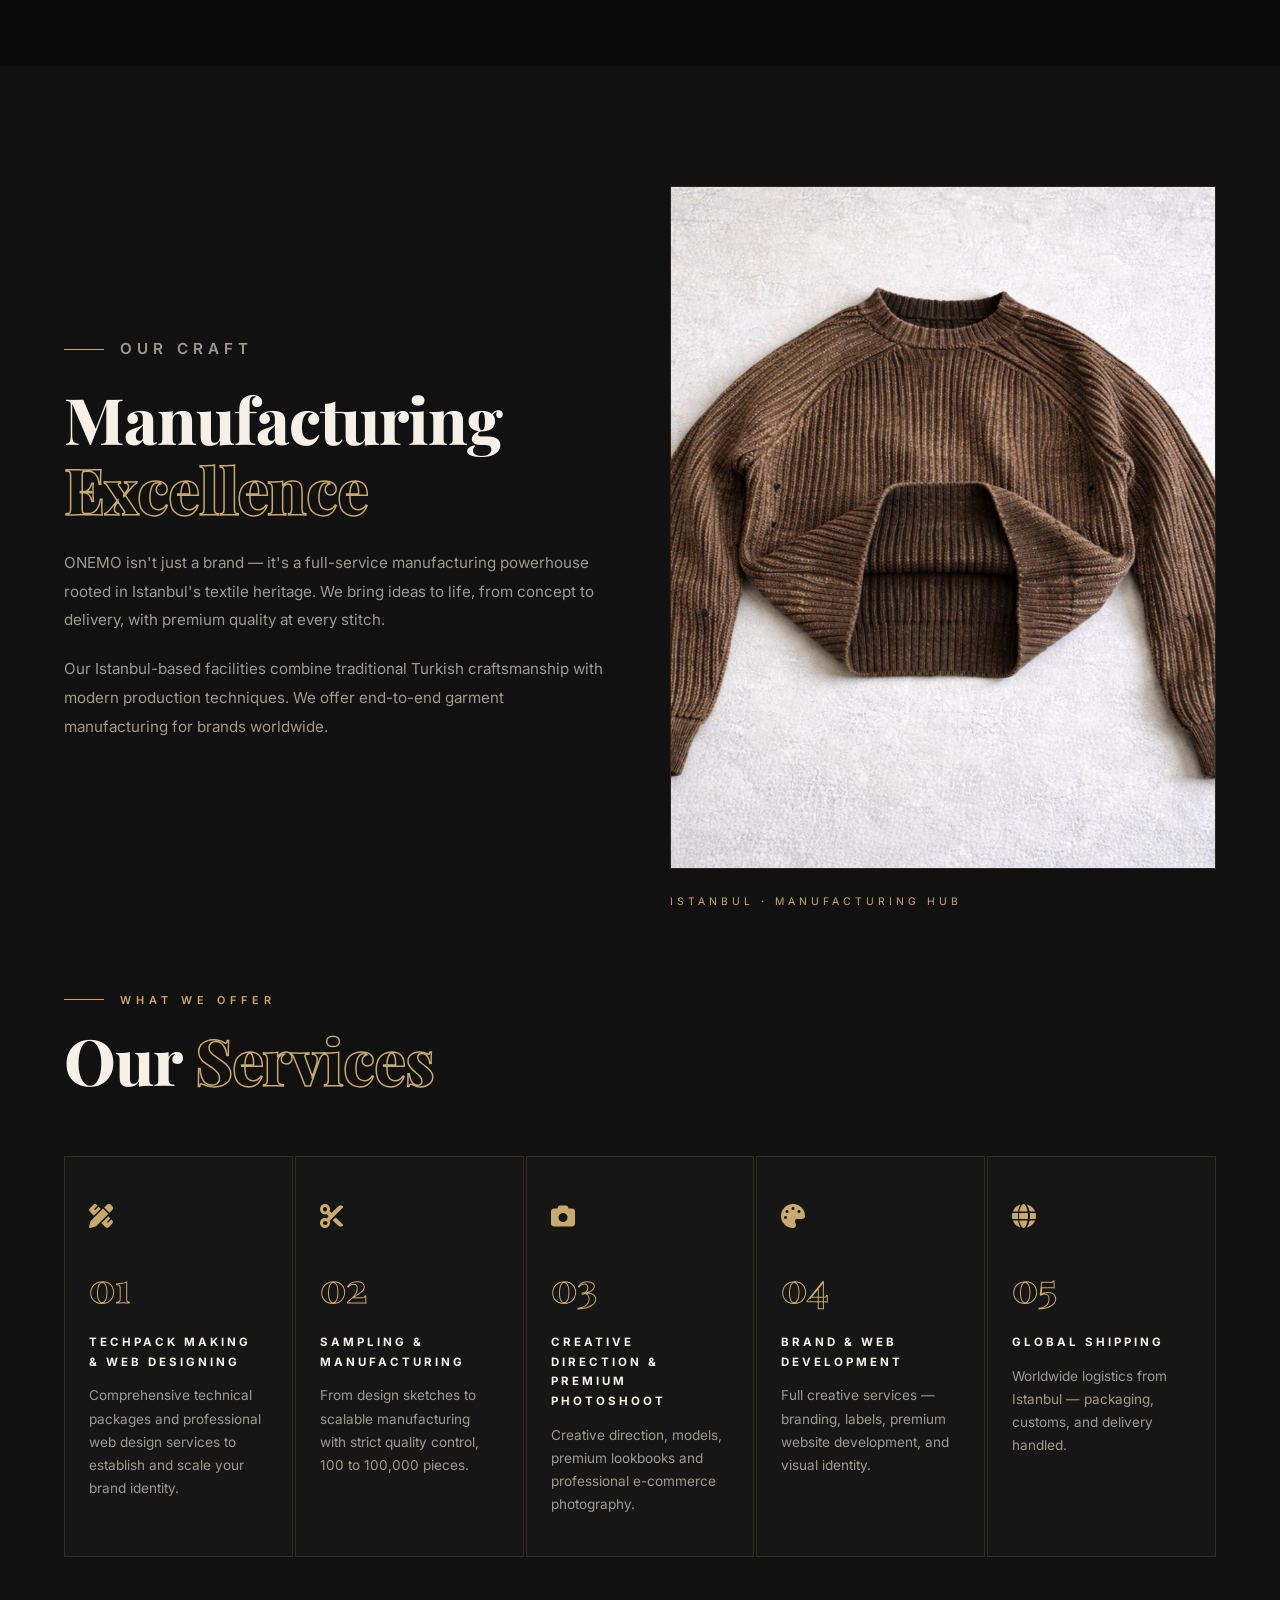
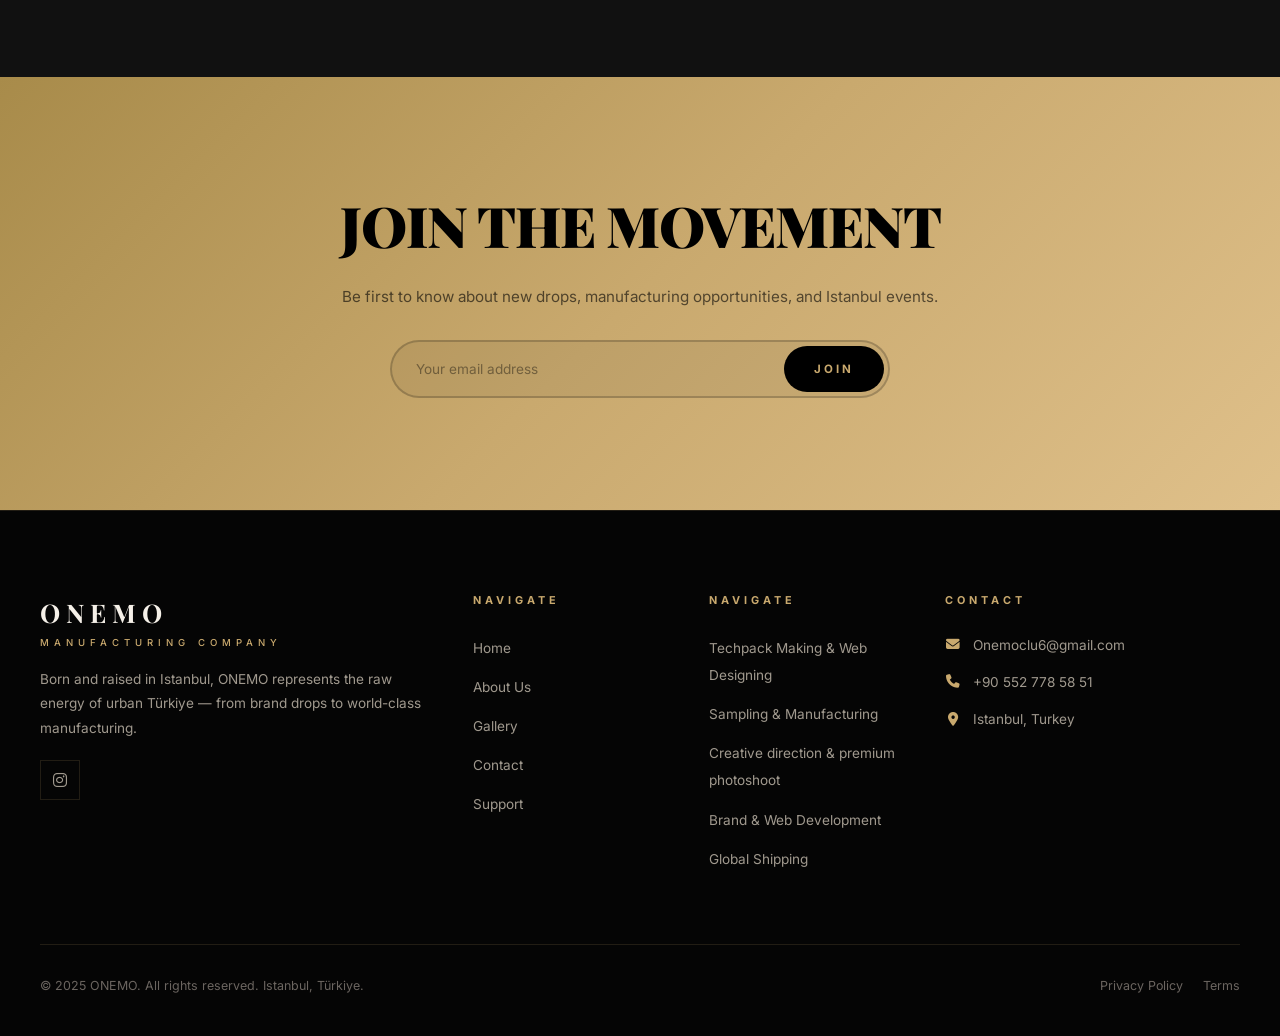
==== commit f8275bc0: "Update branding to Manufacturing Company and remove collection labels from home" ====
--- a/index.html
+++ b/index.html
@@ -4,7 +4,7 @@
 <head>
     <meta charset="UTF-8">
     <meta name="viewport" content="width=device-width, initial-scale=1.0">
-    <title>ONEMO | Istanbul Manufacturing & Manufacturing</title>
+    <title>ONEMO | Manufacturing Company & Manufacturing</title>
     <meta name="description"
         content="ONEMO — Born in Istanbul. Premium brand brand and manufacturing from the heart of Türkiye. Bosphorus-inspired drops, limited editions, and full-service garment production.">
     <link rel="stylesheet" href="css/style.css">
@@ -25,7 +25,7 @@
         <div class="nav-container">
             <a href="/" class="nav-logo">
                 <span class="logo-main">ONEMO</span>
-                <span class="logo-sub">Istanbul Manufacturing</span>
+                <span class="logo-sub">Manufacturing Company</span>
             </a>
             <ul class="nav-links">
                 <li><a href="/" class="active">Home</a></li>
@@ -54,7 +54,7 @@
          ════════════════════════════════════════════ -->
     <section class="hero">
         <div class="hero-bg">
-            <img src="GALLERY/PIC1.jpeg" alt="ONEMO Istanbul Manufacturing">
+            <img src="GALLERY/PIC1.jpeg" alt="ONEMO Manufacturing Company">
         </div>
         <div class="hero-overlay"></div>
         <div class="hero-content">
@@ -106,27 +106,12 @@
         <div class="lookbook-grid">
             <div class="lookbook-item lookbook-tall reveal">
                 <img src="GALLERY/PIC1.jpeg" alt="ONEMO Signature Piece">
-                <div class="lookbook-caption">
-                    <span class="lookbook-tag">New Drop</span>
-                    <h3>Signature Collection</h3>
-                    <p>Istanbul · 2025</p>
-                </div>
             </div>
             <div class="lookbook-item reveal">
                 <img src="GALLERY/PIC2.jpeg" alt="ONEMO Street Style">
-                <div class="lookbook-caption">
-                    <span class="lookbook-tag">Limited</span>
-                    <h3>Street Series</h3>
-                    <p>Bosphorus Edition</p>
-                </div>
             </div>
             <div class="lookbook-item reveal">
                 <img src="GALLERY/PIC 3.jpeg" alt="ONEMO Outerwear">
-                <div class="lookbook-caption">
-                    <span class="lookbook-tag">Exclusive</span>
-                    <h3>Urban Outerwear</h3>
-                    <p>Karaköy Drop</p>
-                </div>
             </div>
         </div>
     </section>
@@ -240,7 +225,7 @@
             <div class="footer-top">
                 <div class="footer-brand">
                     <div class="logo-main">ONEMO</div>
-                    <div class="logo-sub">Istanbul Manufacturing</div>
+                    <div class="logo-sub">Manufacturing Company</div>
                     <p>Born and raised in Istanbul, ONEMO represents the raw energy of urban Türkiye — from brand
                         drops to world-class manufacturing.</p>
                     <div class="footer-socials">
@@ -295,33 +280,6 @@
     </footer>
 
     <script src="js/main.js"></script>
-    <script>
-        // Custom newsletter form validation
-        const nForm = document.getElementById('newsletterForm');
-        const nEmail = document.getElementById('newsletterEmail');
-        const nAlert = document.getElementById('newsletterAlert');
-
-        function showAlert(msg, type) {
-            nAlert.textContent = msg;
-            nAlert.className = 'form-alert ' + type + ' show';
-            setTimeout(() => { nAlert.className = 'form-alert'; }, 4000);
-        }
-
-        nForm.addEventListener('submit', function (e) {
-            e.preventDefault();
-            const val = nEmail.value.trim();
-            if (!val) {
-                showAlert('Please enter your email address.', 'error');
-                return;
-            }
-            if (!/^[^\s@]+@[^\s@]+\.[^\s@]+$/.test(val)) {
-                showAlert('Please enter a valid email address.', 'error');
-                return;
-            }
-            showAlert('Welcome to the movement! 🙌', 'success');
-            nEmail.value = '';
-        });
-    </script>
 </body>
 
 </html>
--- a/css/style.css
+++ b/css/style.css
@@ -1,5 +1,5 @@
 /* ═══════════════════════════════════════════════════════════
-   ONEMO — ISTANBUL MANUFACTURING
+   ONEMO — Manufacturing Company
    Design System: Dark luxury with gold accents
    brand brochure aesthetic
    ═══════════════════════════════════════════════════════════ */
@@ -1408,6 +1408,31 @@
         opacity: 1;
         transform: translateY(0);
     }
+
+    /* Newsletter Mobile Fix */
+    .newsletter-form {
+        flex-direction: column;
+        background: transparent;
+        border: none;
+        overflow: visible;
+        border-radius: 0;
+    }
+
+    .newsletter-form input {
+        background: rgba(0, 0, 0, 0.05);
+        border: 2px solid rgba(0, 0, 0, 0.1);
+        border-radius: 50px;
+        margin-bottom: 15px;
+        width: 100%;
+        text-align: center;
+        padding: 18px 24px;
+    }
+
+    .newsletter-form button {
+        width: 100%;
+        margin: 0;
+        padding: 18px 30px;
+    }
 }
 
 @media (max-width: 480px) {
